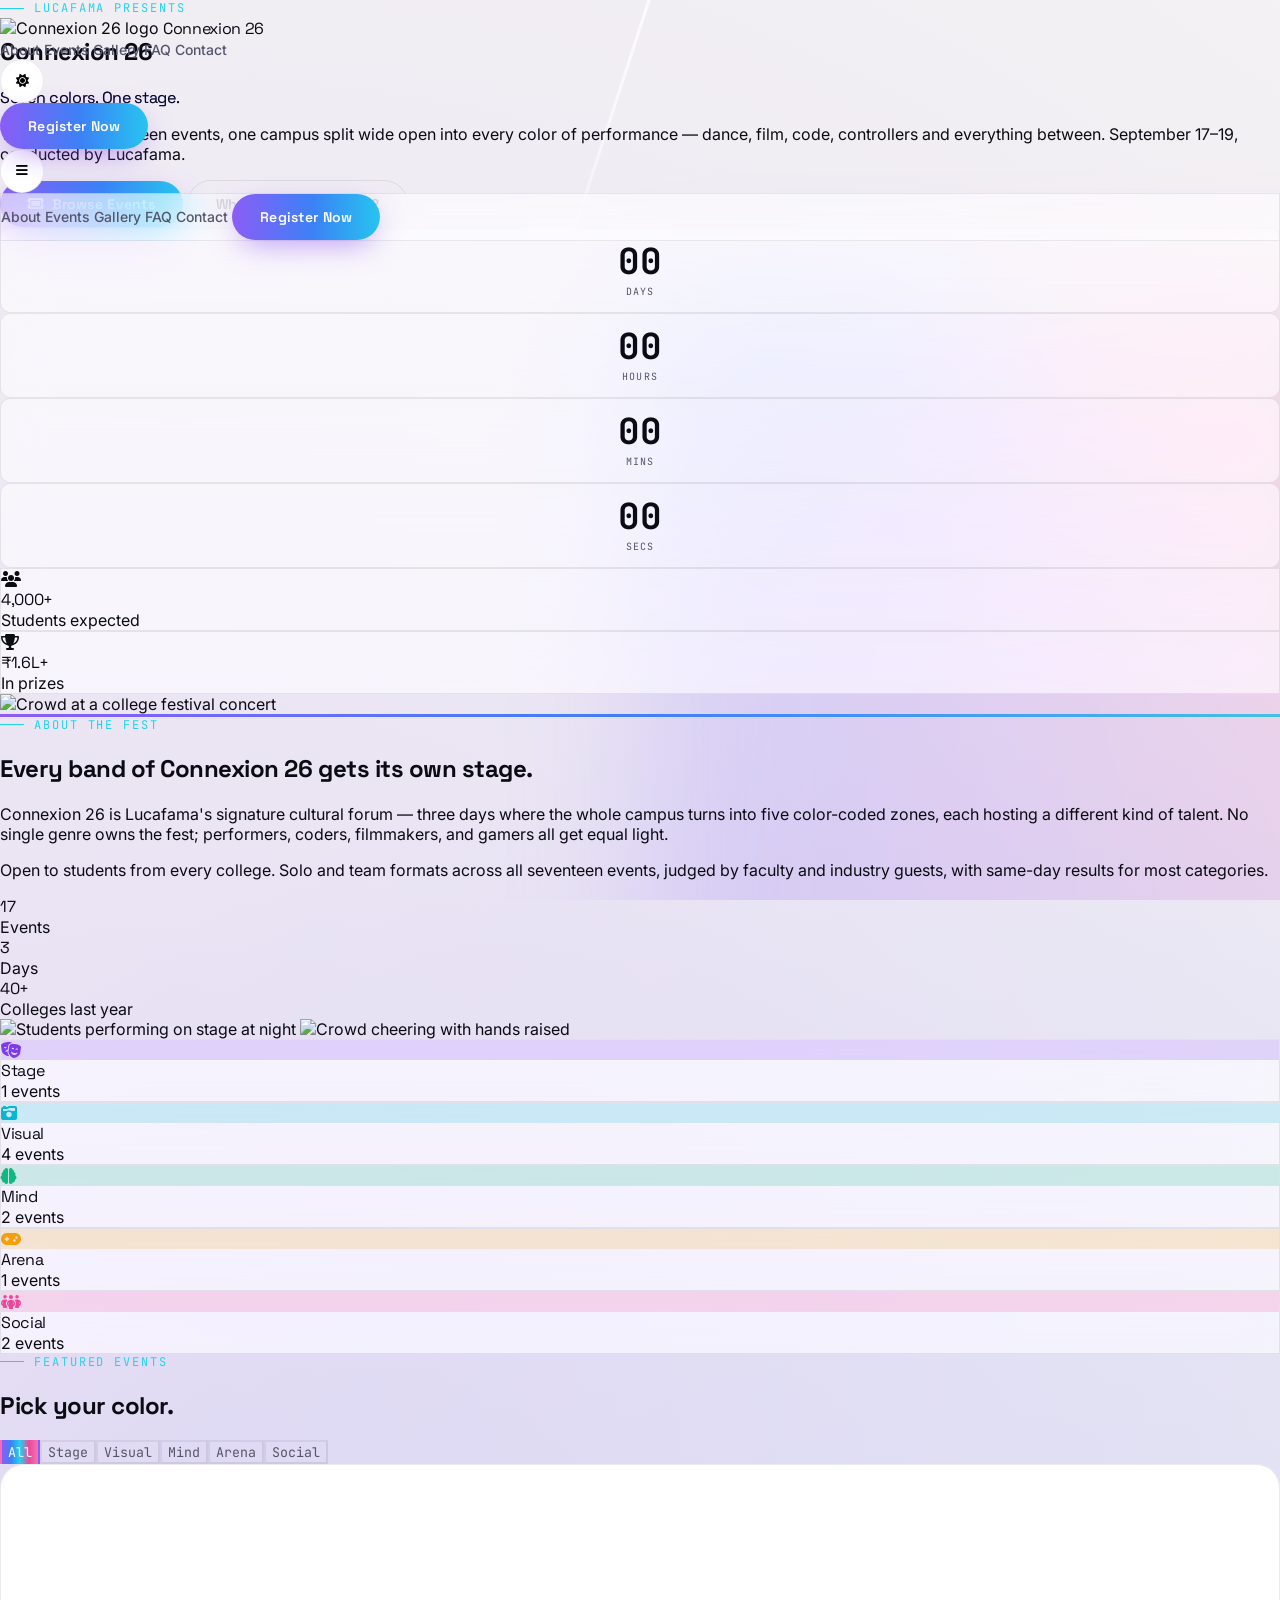
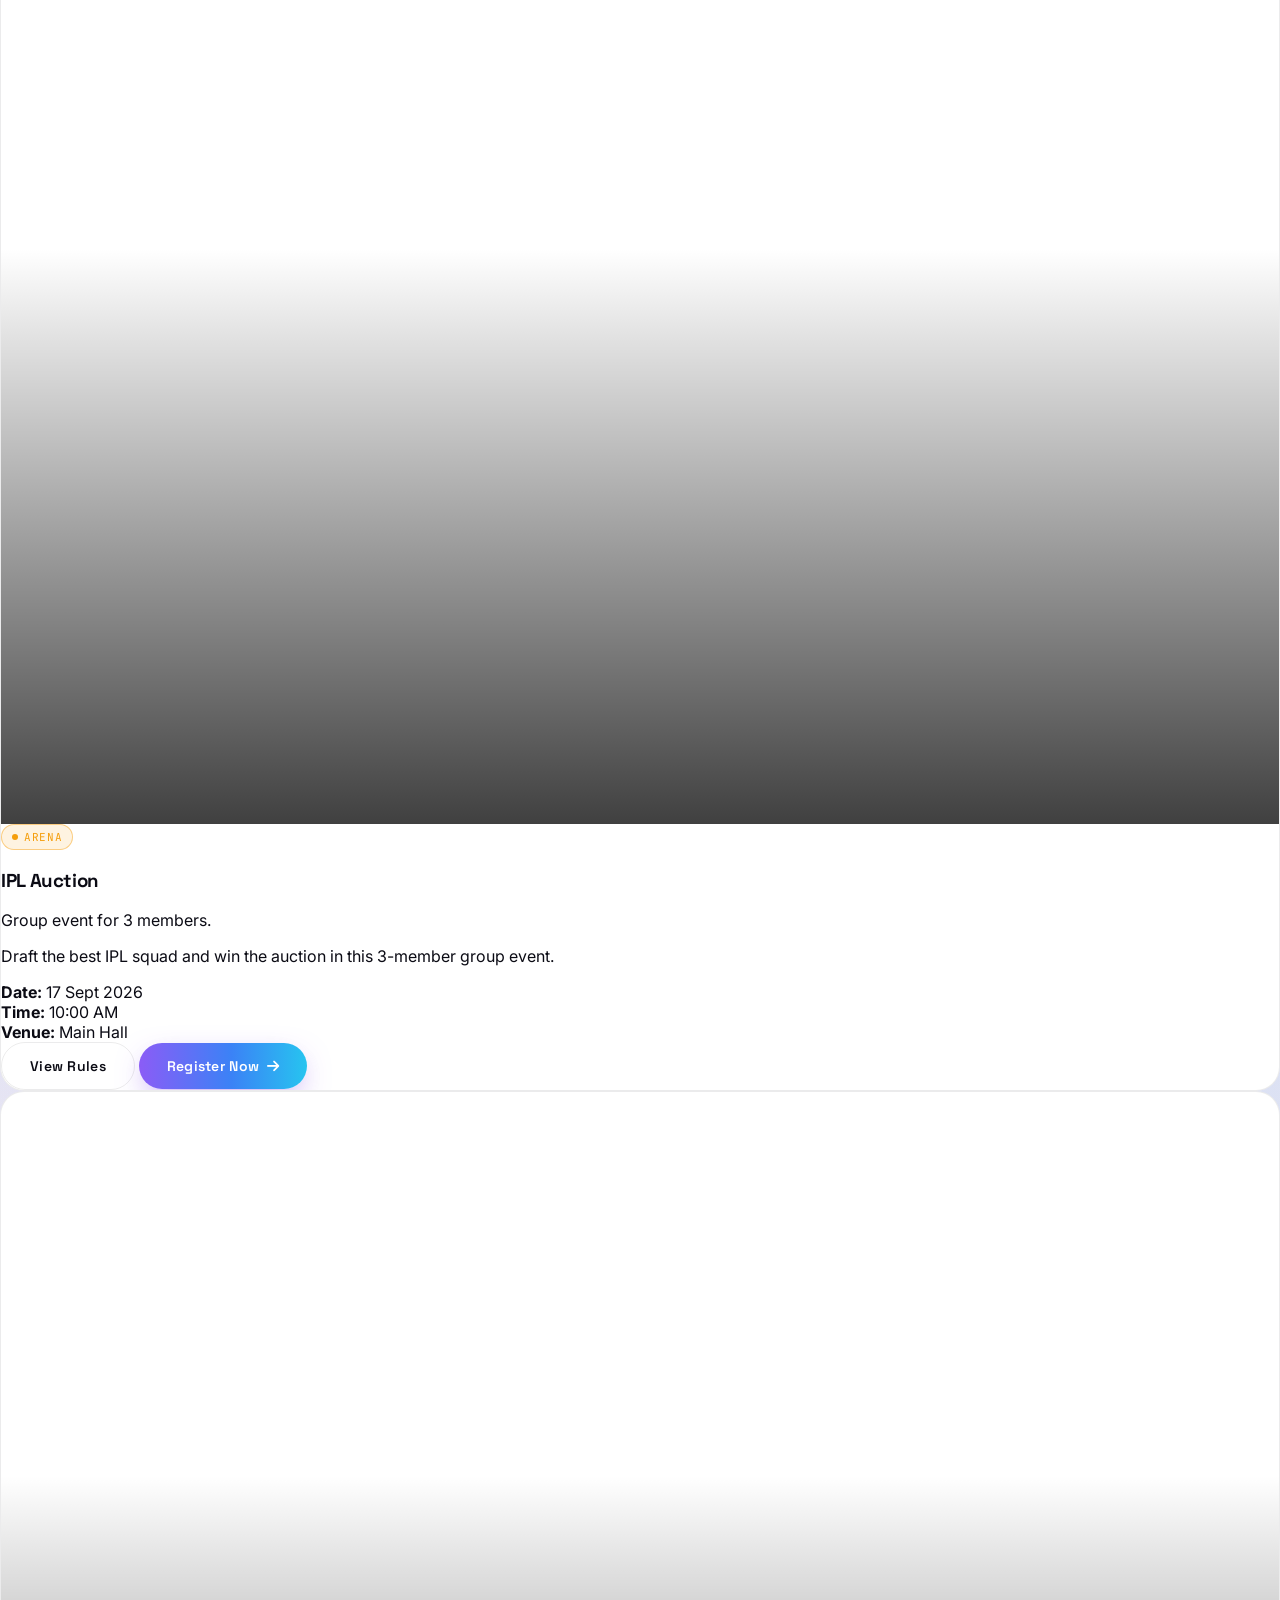
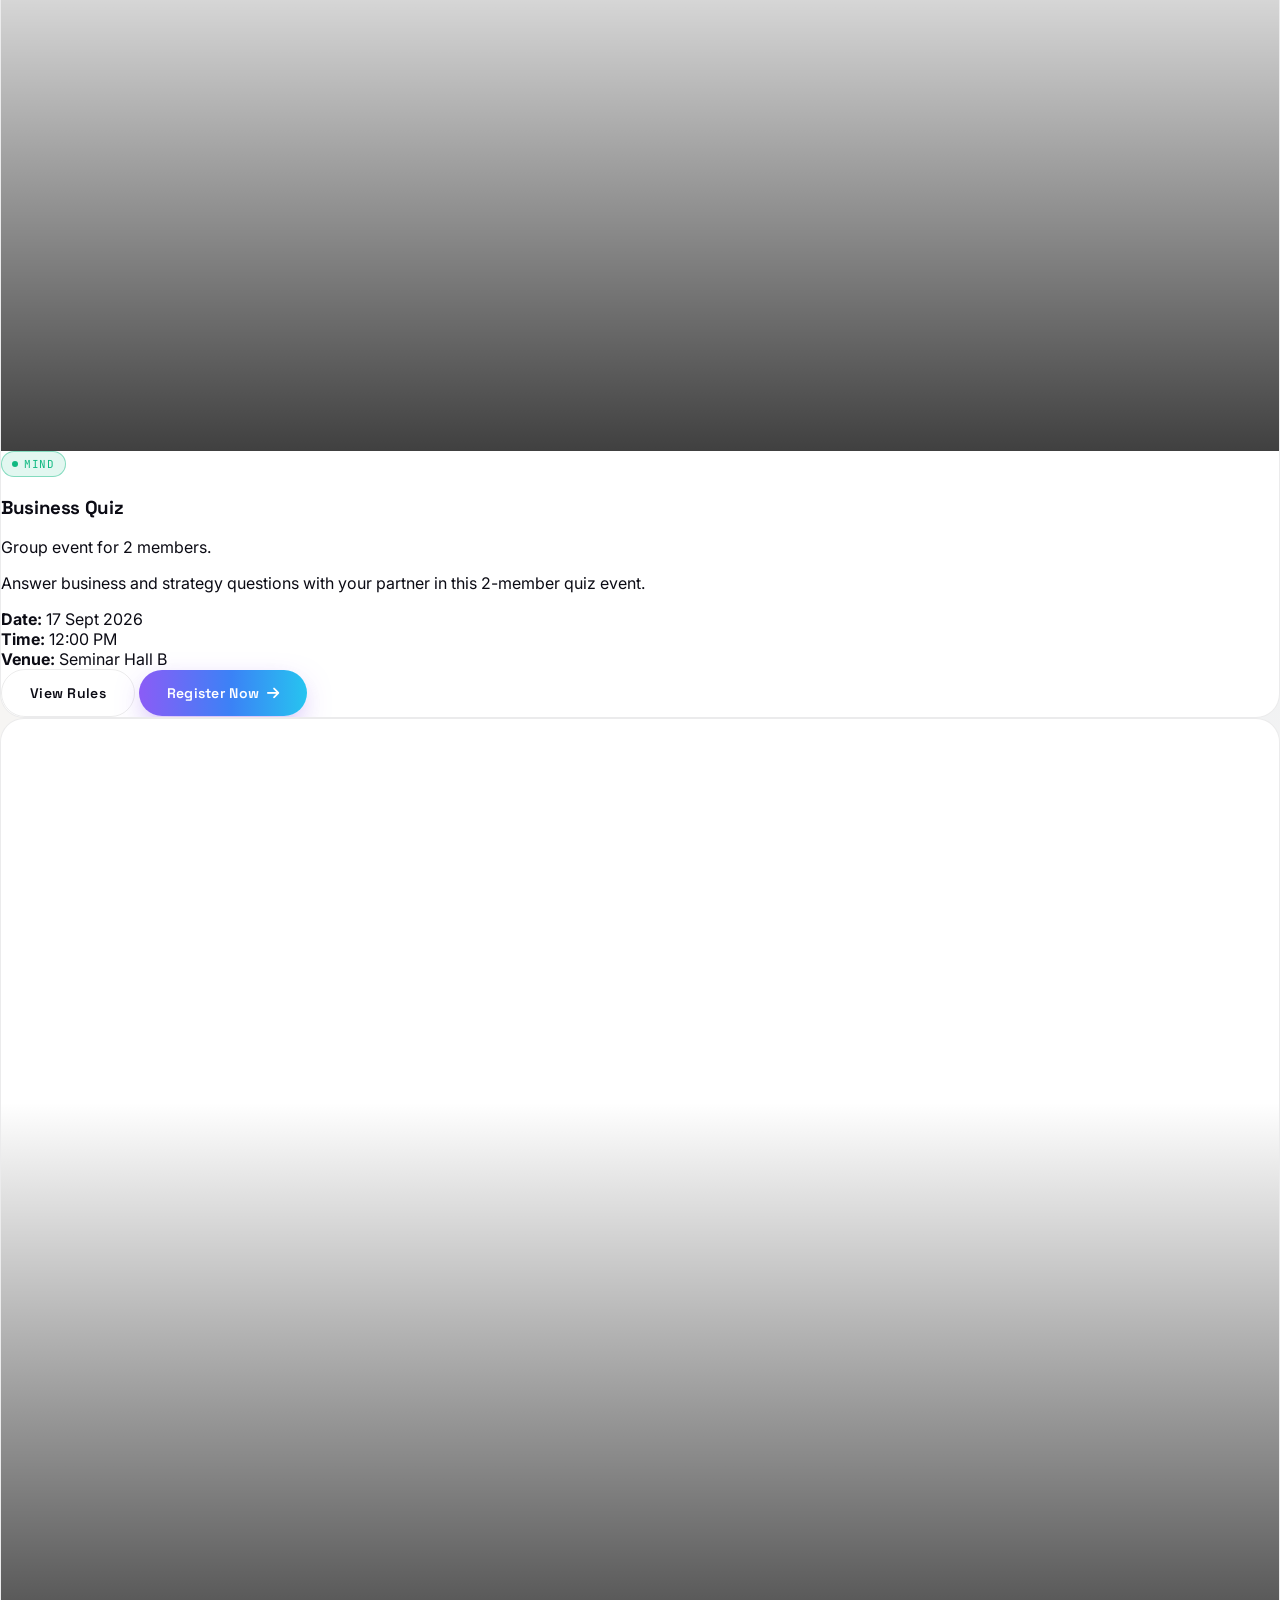
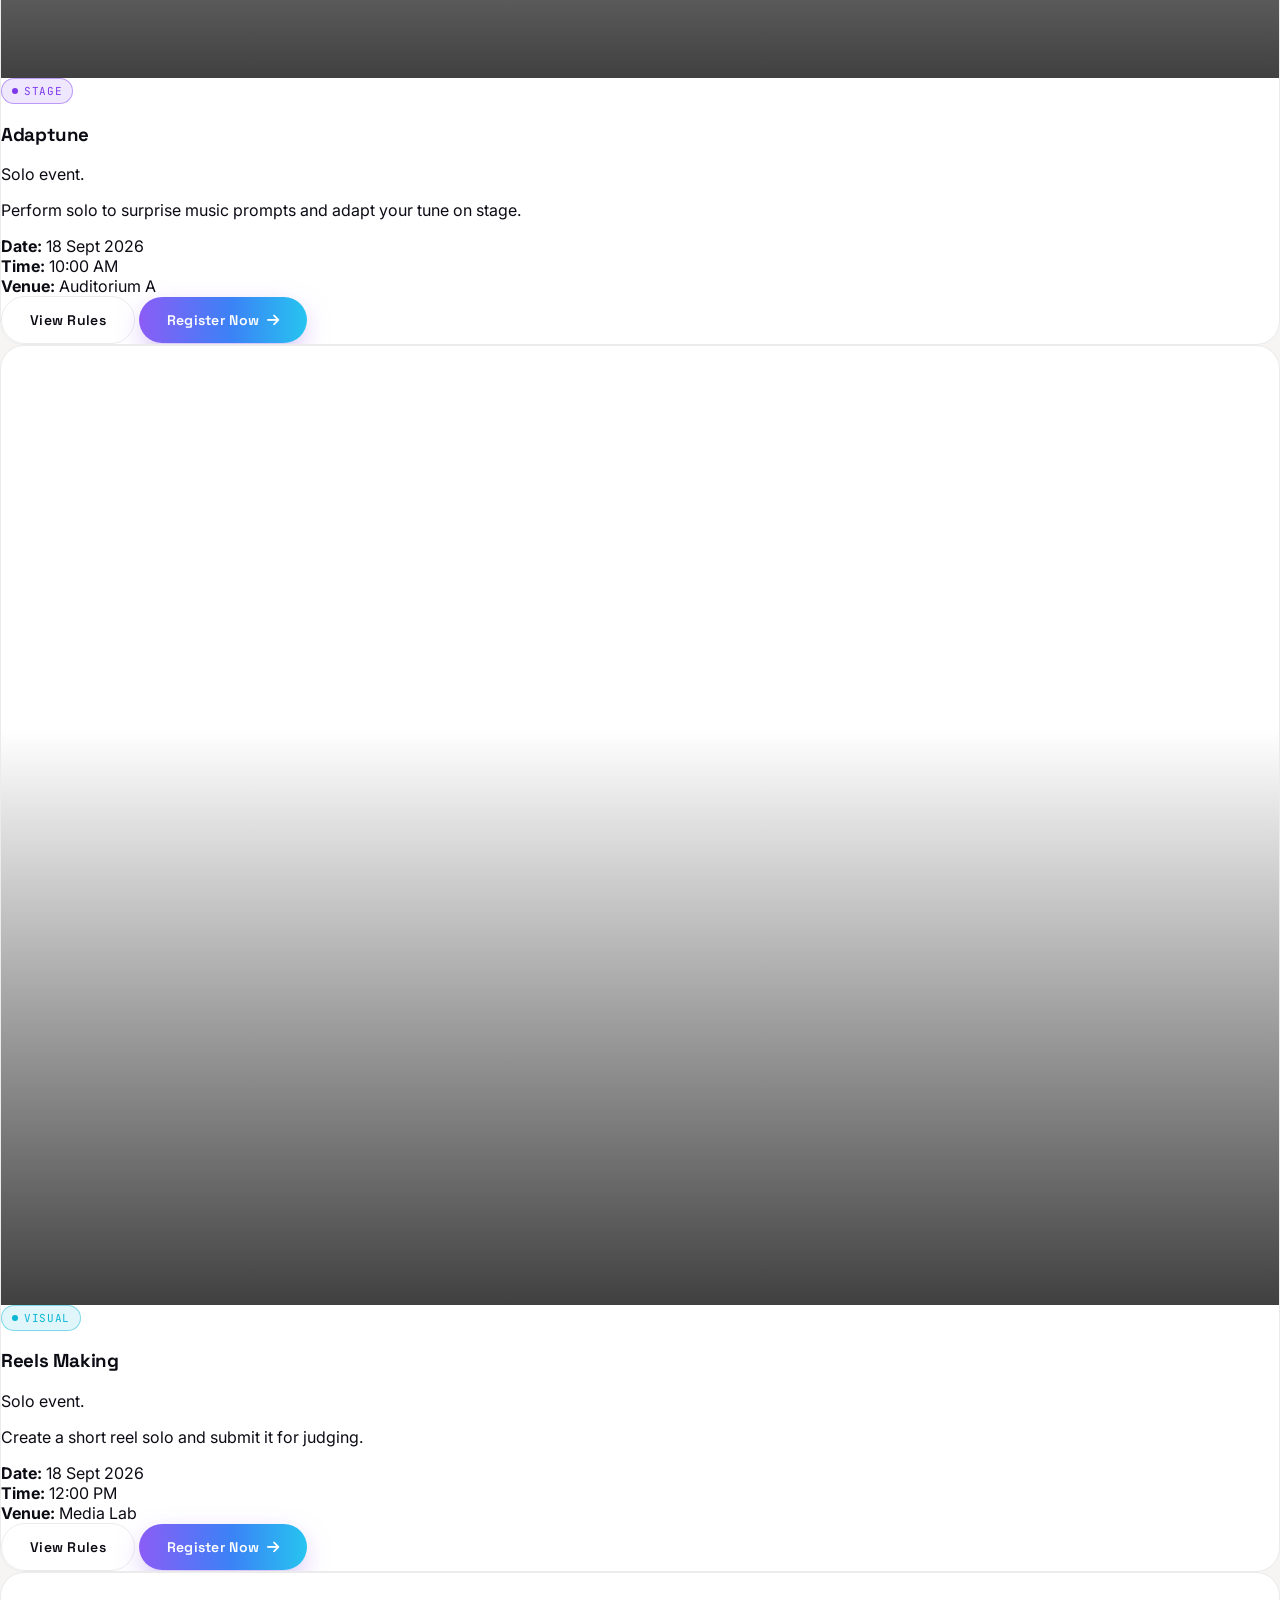
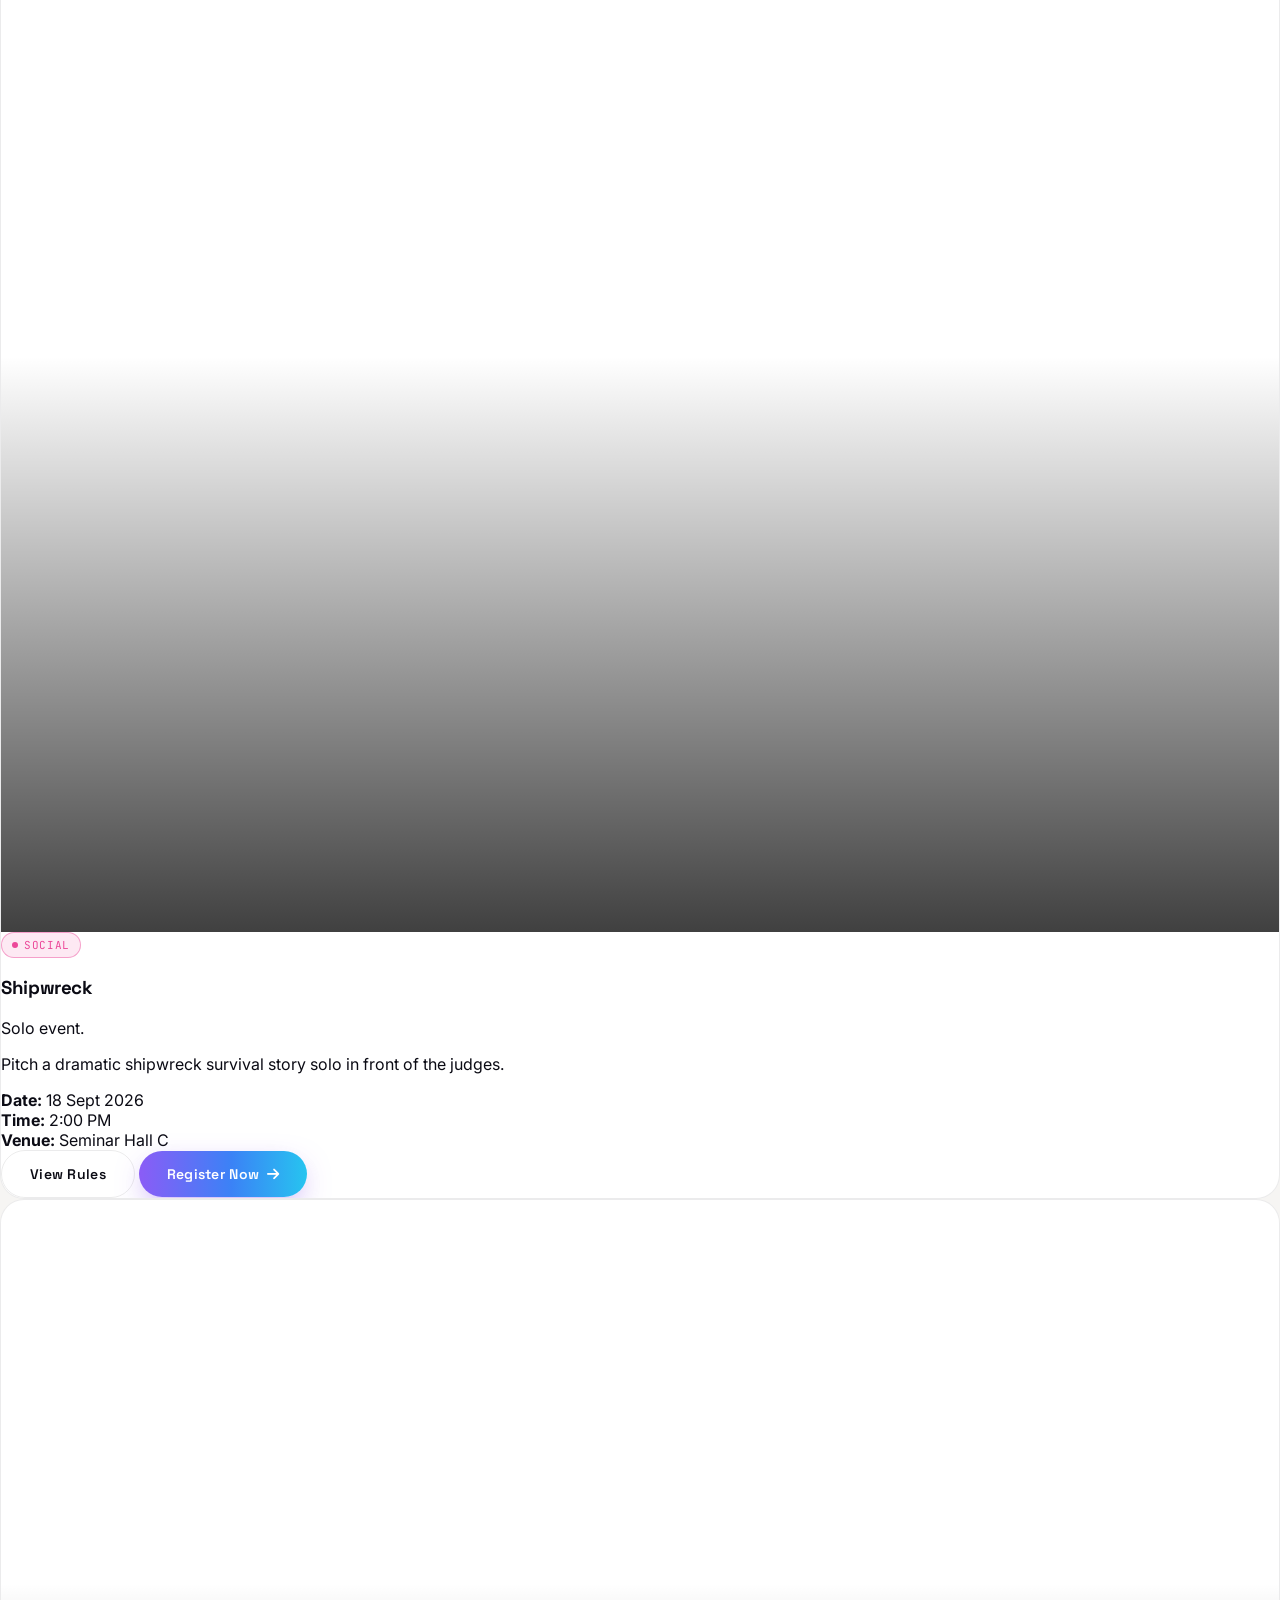
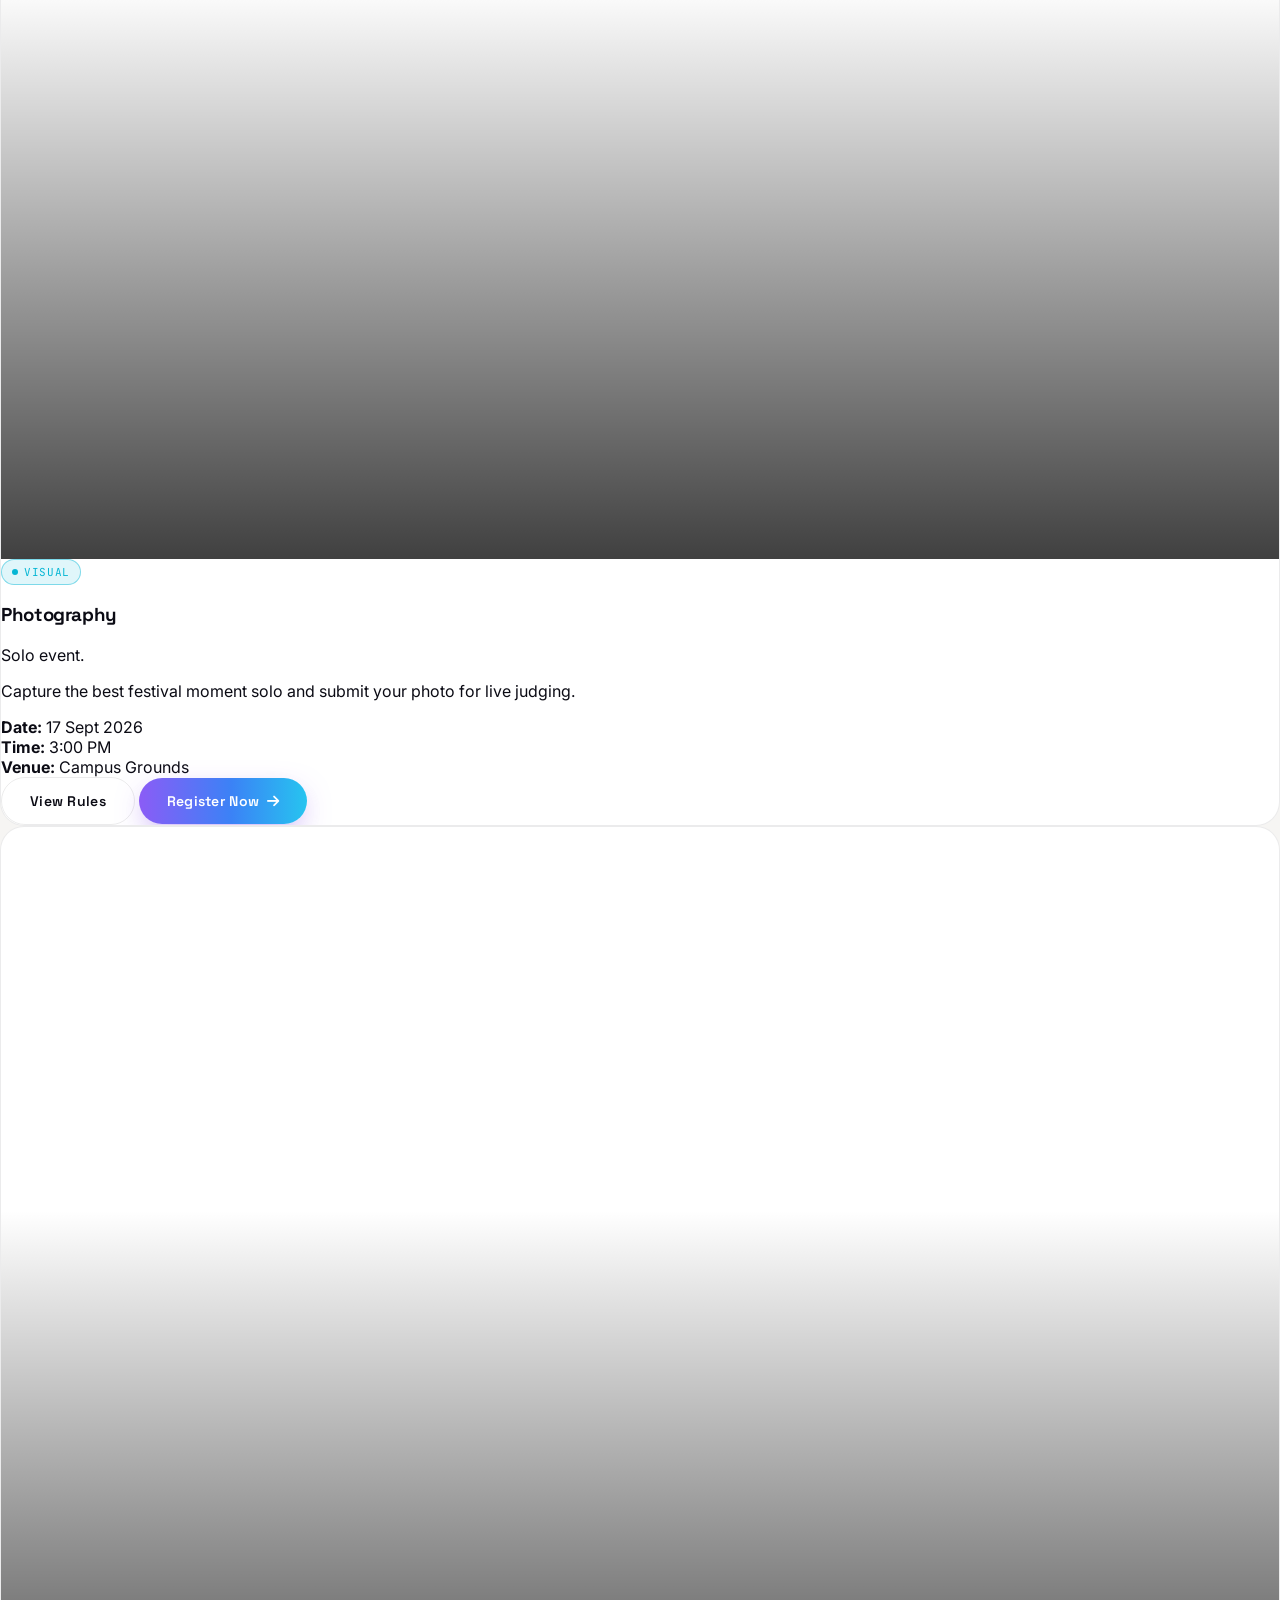
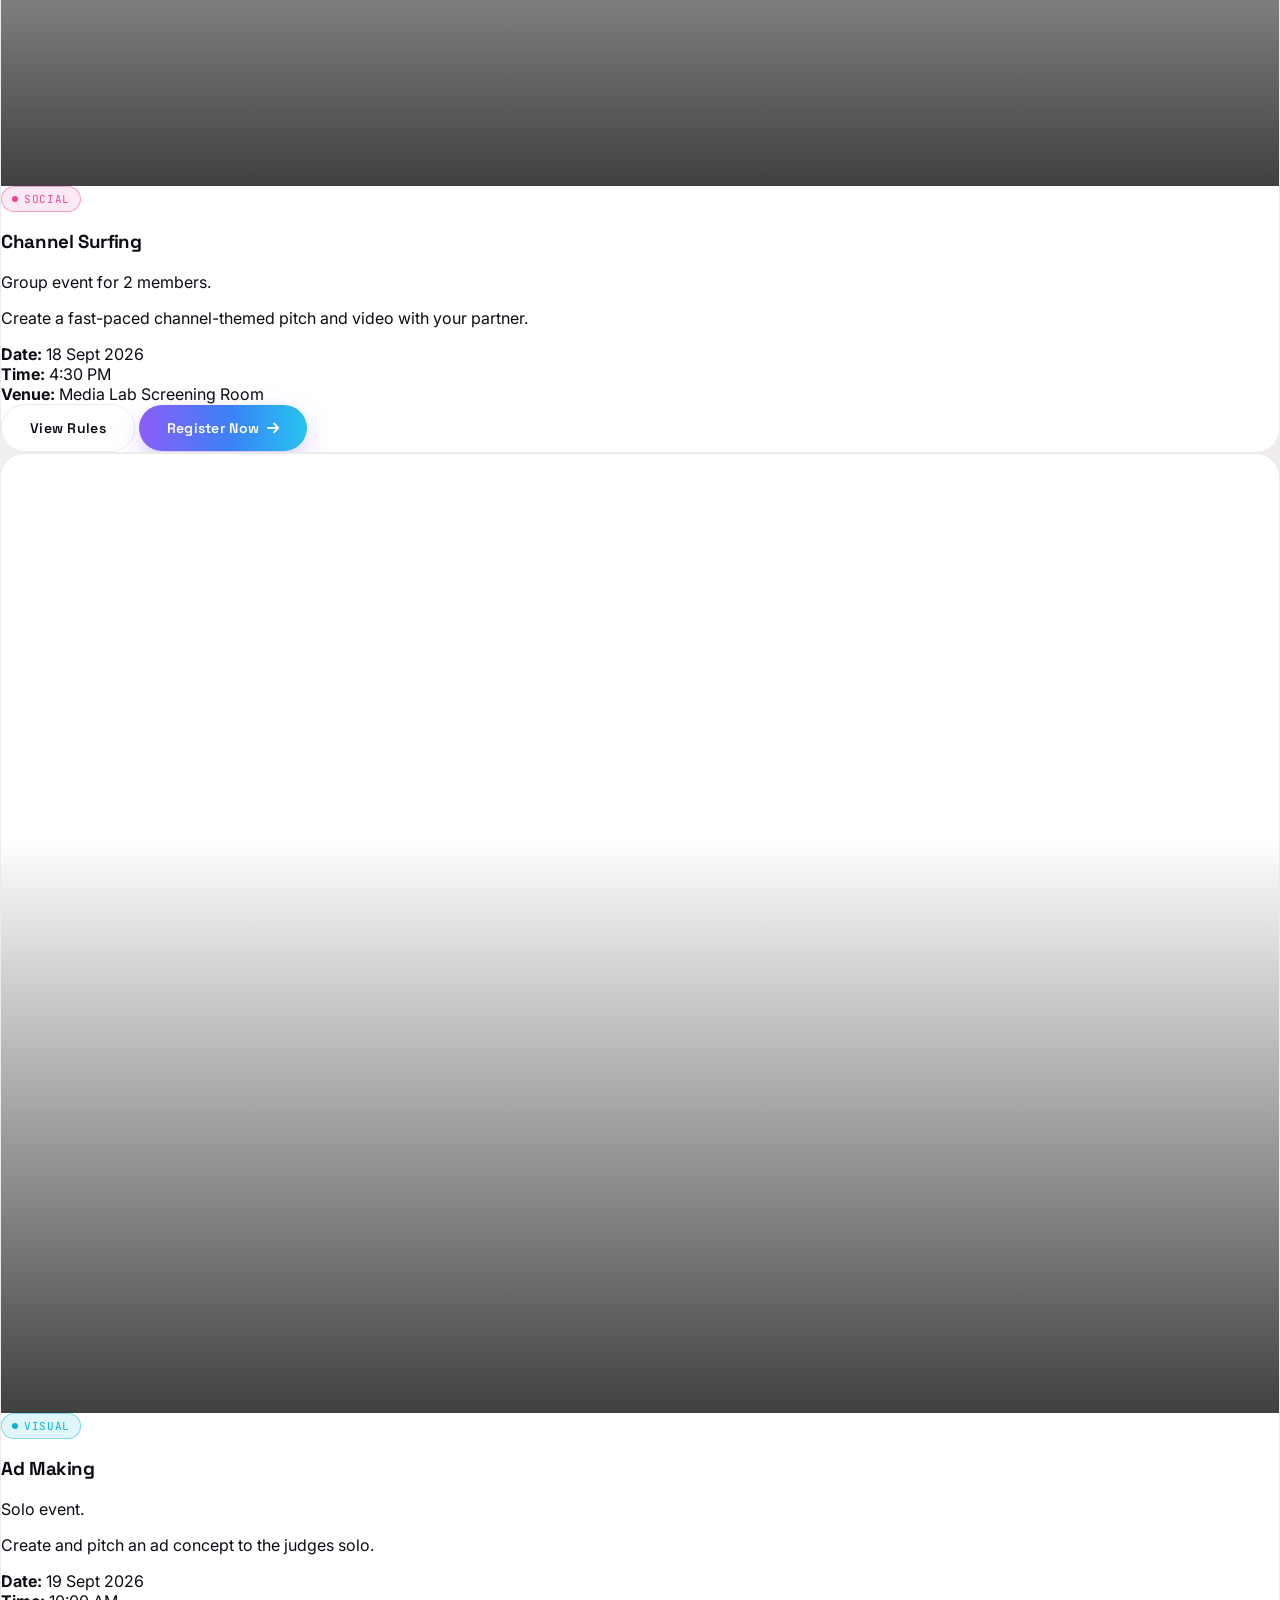
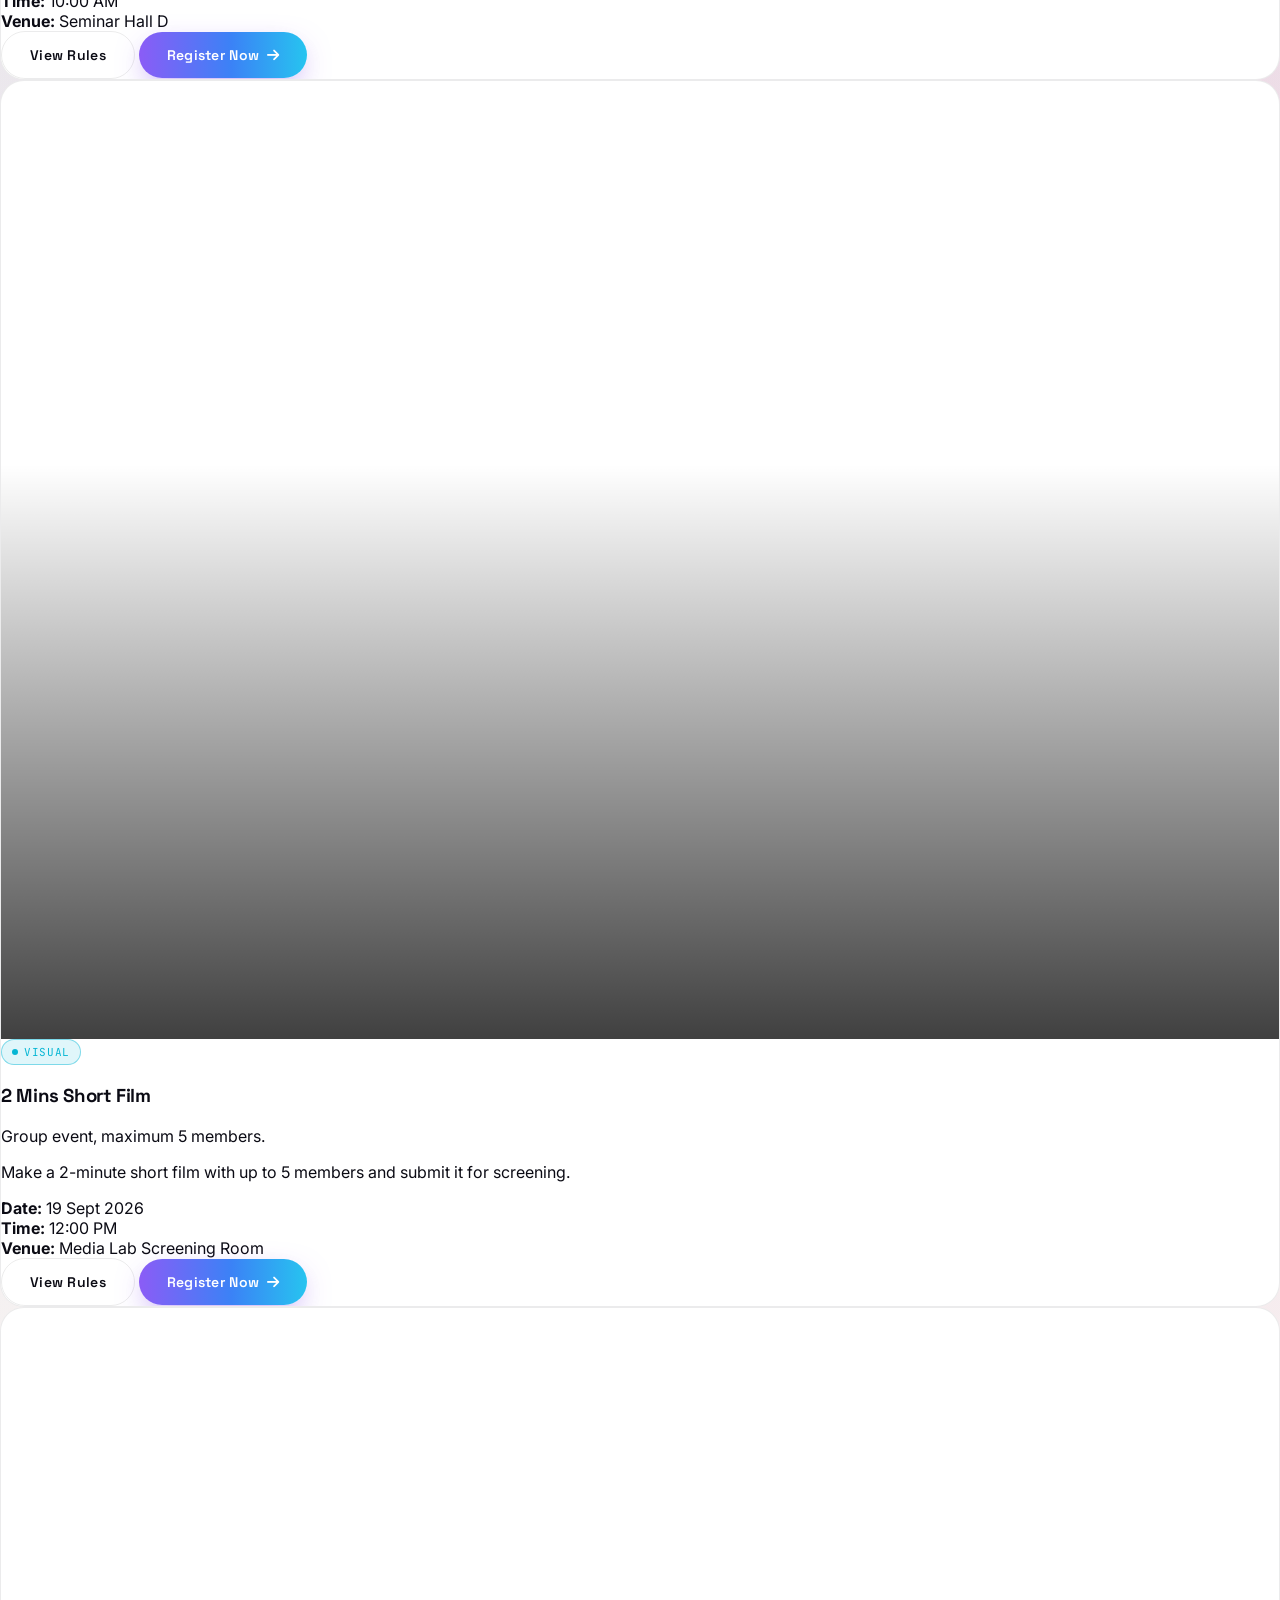
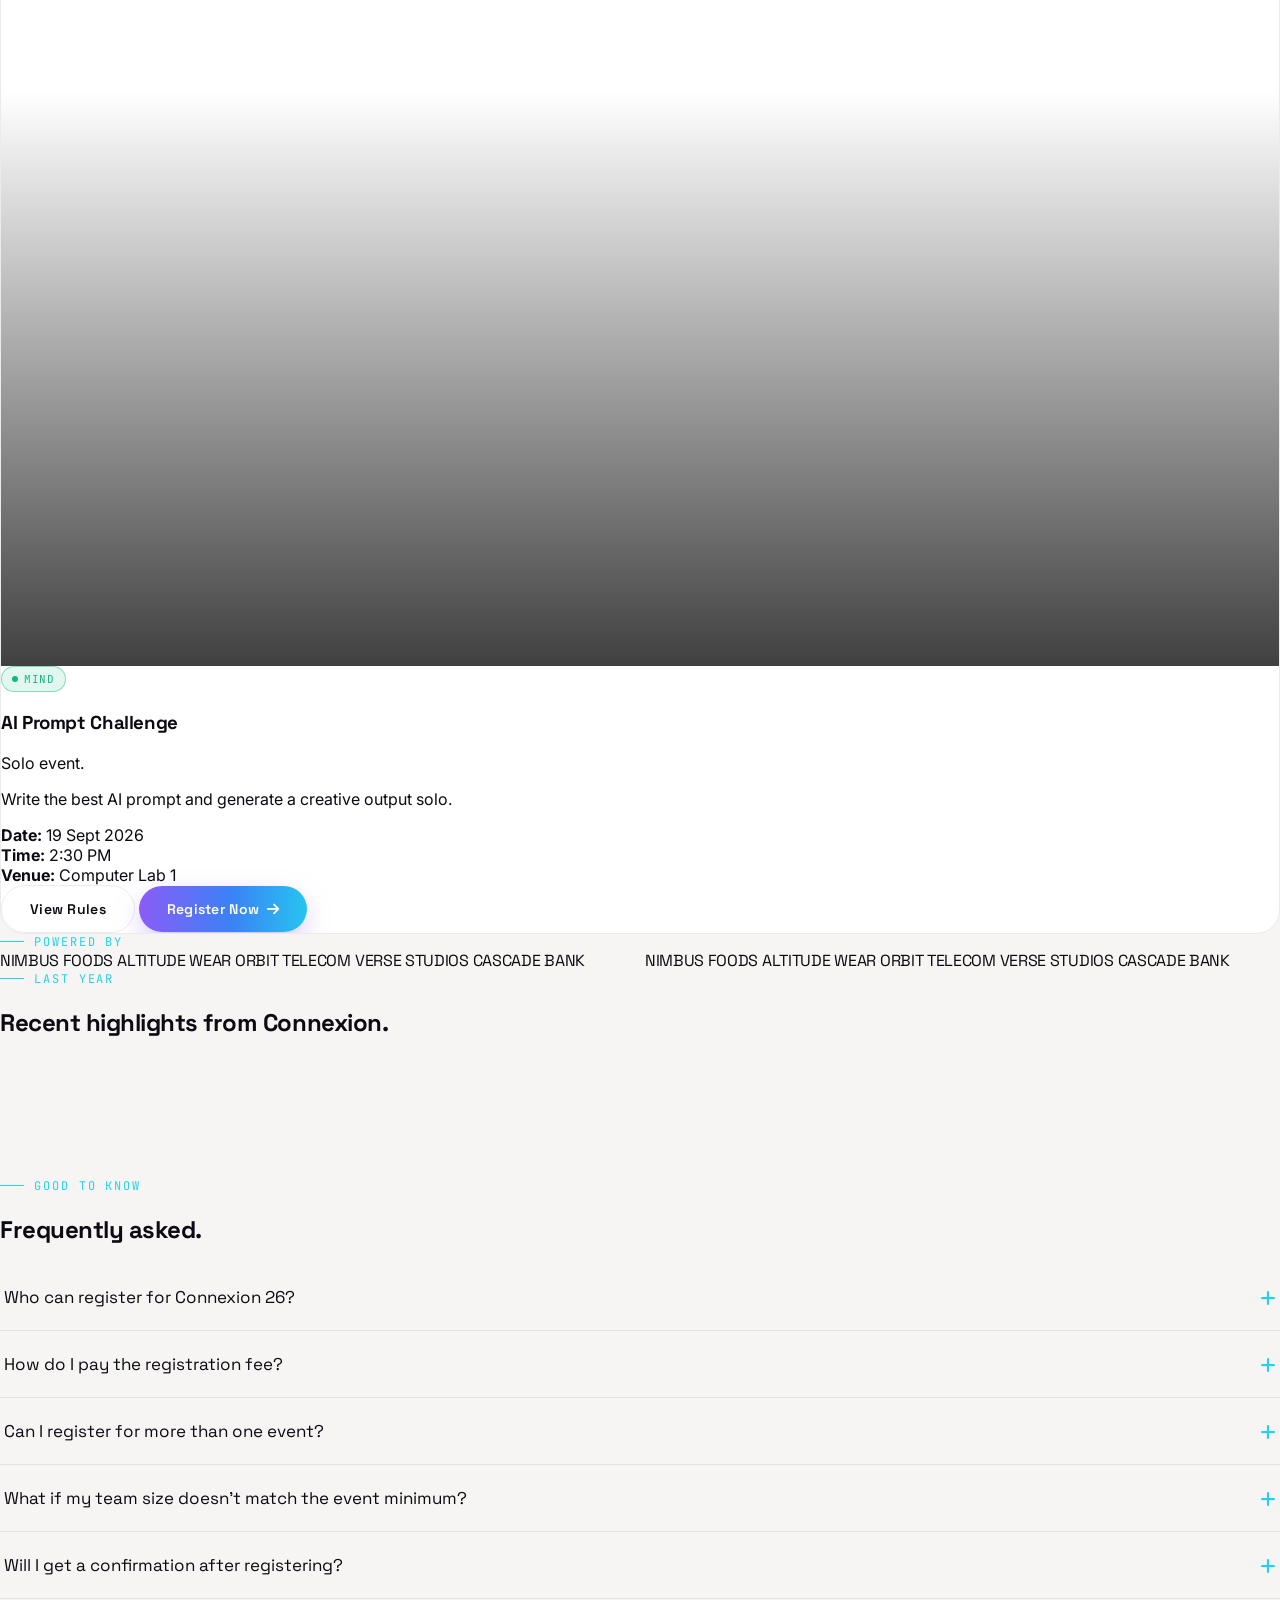
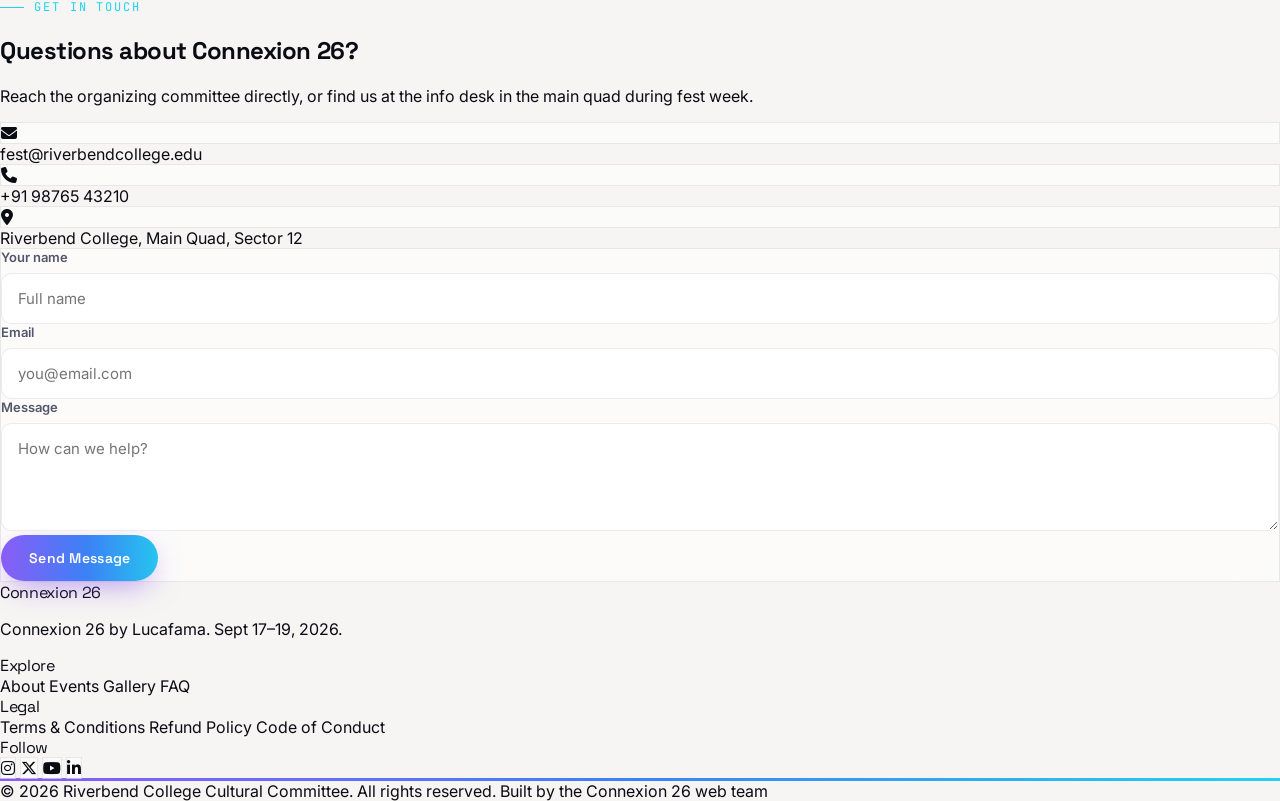
==== index.html @ 659d7a53 "Add files via upload" ====
<!DOCTYPE html>
<html lang="en" data-theme="dark">
<head>
<meta charset="UTF-8">
<meta name="viewport" content="width=device-width, initial-scale=1.0">
<title>Connexion 26 — Conducted by Lucafama | Sept 17–19</title>
<meta name="description" content="Connexion 26 conducted by Lucafama — 17 events across stage, visual, mind, arena and social bands. Register now.">
<meta name="theme-color" content="#0B0B14">
<link rel="preconnect" href="https://fonts.googleapis.com">
<link href="https://fonts.googleapis.com/css2?family=Space+Grotesk:wght@500;600;700&family=Inter:wght@400;500;600;700&family=JetBrains+Mono:wght@400;500;600&display=swap" rel="stylesheet">
<link rel="stylesheet" href="https://cdnjs.cloudflare.com/ajax/libs/font-awesome/6.5.1/css/all.min.css">
<link rel="stylesheet" href="https://unpkg.com/aos@2.3.4/dist/aos.css">
<script src="https://cdn.tailwindcss.com"></script>
<script>
  tailwind.config = {
    darkMode: 'class',
    theme: {
      extend: {
        colors: {
          bg: '#0B0B14', ink: '#F5F5F7',
          violet:'#7C3AED', blue:'#2563EB', cyan:'#06B6D4', green:'#10B981', amber:'#F59E0B', red:'#EF4444', pink:'#EC4899'
        },
        fontFamily: {
          display: ['Space Grotesk','sans-serif'],
          body: ['Inter','sans-serif'],
          mono: ['JetBrains Mono','monospace']
        }
      }
    }
  }
</script>
<link rel="stylesheet" href="style.css">
<style>
  /* Mobile overflow guard: decorative hero elements (beam glow, float
     cards, prism divider) can render wider than the viewport on small
     screens and push the whole page into a horizontal scroll, cutting
     off text on the left. Clip at the html/body level so nothing can
     force horizontal scroll, without touching the desktop layout. */
  html, body { max-width: 100vw; overflow-x: hidden; }
</style>
</head>
<body class="font-body">
<div id="loader"><div class="brand-loader"><div class="brand-loader__ring"><img src="loader-logo.jpeg" alt="Connexion 26" class="brand-loader__mark"></div></div></div>
<header class="navbar" id="navbar">
  <div class="max-w-7xl mx-auto px-6 flex items-center justify-between">
    <a href="#home" class="flex items-center gap-3">
      <img src="logo.png.jpeg" alt="Connexion 26 logo" class="w-10 h-10 rounded-full object-cover">
      <span class="font-display font-bold text-lg tracking-tight">Connexion <span class="text-cyan-400">26</span></span>
    </a>
    <nav class="hidden md:flex items-center gap-9">
      <a href="#about" class="nav-link">About</a>
      <a href="#events" class="nav-link">Events</a>
      <a href="#gallery" class="nav-link">Gallery</a>
      <a href="#faq" class="nav-link">FAQ</a>
      <a href="#contact" class="nav-link">Contact</a>
    </nav>
    <div class="flex items-center gap-3">
      <button id="themeToggle" class="theme-toggle" aria-label="Toggle dark / light mode">
        <i class="fa-solid fa-moon" id="themeIcon"></i>
      </button>
      <a href="#events" class="btn btn-primary hidden sm:inline-flex !py-3 !px-6 !text-xs">Register Now</a>
      <button id="menuBtn" class="md:hidden theme-toggle" aria-label="Open menu"><i class="fa-solid fa-bars"></i></button>
    </div>
  </div>
  <div id="mobileMenu" class="md:hidden hidden glass mx-4 mt-3 rounded-2xl p-5 flex flex-col gap-4">
    <a href="#about" class="nav-link">About</a>
    <a href="#events" class="nav-link">Events</a>
    <a href="#gallery" class="nav-link">Gallery</a>
    <a href="#faq" class="nav-link">FAQ</a>
    <a href="#contact" class="nav-link">Contact</a>
    <a href="#events" class="btn btn-primary w-full">Register Now</a>
  </div>
</header>
<section id="home" class="relative min-h-screen flex items-center pt-32 pb-20 overflow-hidden">
  <div class="hero-beam"><div class="hero-beam__fan"></div><div class="hero-beam__ray"></div></div>
  <div class="max-w-7xl mx-auto px-6 relative z-10 w-full">
    <div class="grid lg:grid-cols-[1.15fr_.85fr] gap-14 items-center">
      <div>
        <div class="section-eyebrow mb-6" data-aos="fade-up">Lucafama presents</div>
        <h1 class="font-display font-bold leading-[0.95] text-[clamp(2.6rem,7vw,5.5rem)]" data-aos="fade-up" data-aos-delay="80">
          Connexion <span class="align-super text-2xl md:text-4xl text-cyan-400">26</span>
        </h1>
        <p class="mt-5 font-display text-xl md:text-2xl text-transparent bg-clip-text" style="background-image:var(--beam); background-clip:text; -webkit-background-clip:text;" data-aos="fade-up" data-aos-delay="140">
          Seven colors. One stage.
        </p>
        <p class="mt-6 max-w-lg text-[var(--text-dim)] text-base leading-relaxed" data-aos="fade-up" data-aos-delay="180">
          Three days, seventeen events, one campus split wide open into every color of performance — dance, film, code, controllers and everything between. September 17–19, conducted by Lucafama.
        </p>
        <div class="mt-8 flex flex-wrap gap-4" data-aos="fade-up" data-aos-delay="220">
          <a href="#events" class="btn btn-primary"><i class="fa-solid fa-ticket"></i> Browse Events</a>
          <a href="#about" class="btn btn-ghost">What is Connexion 26?</a>
        </div>
        <div class="mt-12 flex gap-3" id="countdown" data-aos="fade-up" data-aos-delay="260">
          <div class="countdown-cell glass"><span class="countdown-num" id="cd-days">00</span><span class="countdown-label">Days</span></div>
          <div class="countdown-cell glass"><span class="countdown-num" id="cd-hours">00</span><span class="countdown-label">Hours</span></div>
          <div class="countdown-cell glass"><span class="countdown-num" id="cd-mins">00</span><span class="countdown-label">Mins</span></div>
          <div class="countdown-cell glass"><span class="countdown-num" id="cd-secs">00</span><span class="countdown-label">Secs</span></div>
        </div>
      </div>
      <div class="relative hidden lg:block" data-aos="fade-left" data-aos-delay="200">
        <div class="glass float-card rounded-3xl p-6 absolute -top-6 -left-6 w-48 z-20">
          <i class="fa-solid fa-users text-cyan-400 text-xl mb-2"></i>
          <div class="font-display text-2xl font-bold">4,000+</div>
          <div class="text-xs text-[var(--text-dim)]">Students expected</div>
        </div>
        <div class="glass float-card delay-2 rounded-3xl p-6 absolute -bottom-8 -right-4 w-48 z-20">
          <i class="fa-solid fa-trophy text-amber-400 text-xl mb-2"></i>
          <div class="font-display text-2xl font-bold">₹1.6L+</div>
          <div class="text-xs text-[var(--text-dim)]">In prizes</div>
        </div>
        <div class="rounded-[2rem] overflow-hidden border border-[var(--line)] float-card delay-1">
          <img src="https://images.unsplash.com/photo-1470229722913-7c0e2dbbafd3?q=80&w=900&auto=format&fit=crop" alt="Crowd at a college festival concert" class="w-full h-[520px] object-cover">
        </div>
      </div>
    </div>
  </div>
  <div class="prism-divider absolute bottom-0 left-0"></div>
</section>
<section id="about" class="py-28 px-6">
  <div class="max-w-7xl mx-auto grid lg:grid-cols-2 gap-16 items-center">
    <div data-aos="fade-right">
      <div class="section-eyebrow mb-5">About the fest</div>
      <h2 class="font-display text-4xl md:text-5xl font-bold leading-tight mb-6">Every band of Connexion 26 gets its own stage.</h2>
      <p class="text-[var(--text-dim)] leading-relaxed mb-5">Connexion 26 is Lucafama's signature cultural forum — three days where the whole campus turns into five color-coded zones, each hosting a different kind of talent. No single genre owns the fest; performers, coders, filmmakers, and gamers all get equal light.</p>
      <p class="text-[var(--text-dim)] leading-relaxed mb-8">Open to students from every college. Solo and team formats across all seventeen events, judged by faculty and industry guests, with same-day results for most categories.</p>
      <div class="grid grid-cols-3 gap-6">
        <div><div class="font-display text-3xl font-bold text-violet-400">17</div><div class="text-xs text-[var(--text-dim)] mt-1">Events</div></div>
        <div><div class="font-display text-3xl font-bold text-cyan-400">3</div><div class="text-xs text-[var(--text-dim)] mt-1">Days</div></div>
        <div><div class="font-display text-3xl font-bold text-amber-400">40+</div><div class="text-xs text-[var(--text-dim)] mt-1">Colleges last year</div></div>
      </div>
    </div>
    <div class="grid grid-cols-2 gap-4" data-aos="fade-left">
      <img src="https://images.unsplash.com/photo-1524368535928-5b5e00ddc76b?q=80&w=600&auto=format&fit=crop" class="rounded-2xl h-64 object-cover w-full mt-8" alt="Students performing on stage at night">
      <img src="https://images.unsplash.com/photo-1531058020387-3be344556be6?q=80&w=600&auto=format&fit=crop" class="rounded-2xl h-64 object-cover w-full" alt="Crowd cheering with hands raised">
    </div>
  </div>
</section>
<section class="py-16 px-6 border-y border-[var(--line)]">
  <div class="max-w-7xl mx-auto">
    <div class="grid sm:grid-cols-3 lg:grid-cols-5 gap-4" id="categoryStrip"></div>
  </div>
</section>
<section id="events" class="py-28 px-6">
  <div class="max-w-7xl mx-auto">
    <div class="flex flex-wrap justify-between items-end gap-6 mb-12" data-aos="fade-up">
      <div>
        <div class="section-eyebrow mb-4">Featured events</div>
        <h2 class="font-display text-4xl md:text-5xl font-bold">Pick your color.</h2>
      </div>
      <div class="flex flex-wrap gap-2" id="filterBar"></div>
    </div>
    <div id="eventsGrid" class="grid grid-cols-1 sm:grid-cols-2 lg:grid-cols-3 gap-4"></div>
  </div>
</section>
<section class="py-20 border-y border-[var(--line)] overflow-hidden">
  <div class="text-center mb-10"><div class="section-eyebrow justify-center">Powered by</div></div>
  <div class="marquee scrollbar-none">
    <div class="flex items-center gap-16 shrink-0">
      <span class="font-display text-2xl font-bold text-[var(--text-faint)]">NIMBUS FOODS</span>
      <span class="font-display text-2xl font-bold text-[var(--text-faint)]">ALTITUDE WEAR</span>
      <span class="font-display text-2xl font-bold text-[var(--text-faint)]">ORBIT TELECOM</span>
      <span class="font-display text-2xl font-bold text-[var(--text-faint)]">VERSE STUDIOS</span>
      <span class="font-display text-2xl font-bold text-[var(--text-faint)]">CASCADE BANK</span>
    </div>
    <div class="flex items-center gap-16 shrink-0" aria-hidden="true">
      <span class="font-display text-2xl font-bold text-[var(--text-faint)]">NIMBUS FOODS</span>
      <span class="font-display text-2xl font-bold text-[var(--text-faint)]">ALTITUDE WEAR</span>
      <span class="font-display text-2xl font-bold text-[var(--text-faint)]">ORBIT TELECOM</span>
      <span class="font-display text-2xl font-bold text-[var(--text-faint)]">VERSE STUDIOS</span>
      <span class="font-display text-2xl font-bold text-[var(--text-faint)]">CASCADE BANK</span>
    </div>
  </div>
</section>
<section id="gallery" class="py-28 px-6">
  <div class="max-w-7xl mx-auto">
    <div class="section-eyebrow mb-4" data-aos="fade-up">Last year</div>
    <h2 class="font-display text-4xl md:text-5xl font-bold mb-12" data-aos="fade-up">Recent highlights from Connexion.</h2>
    <div class="grid grid-cols-2 md:grid-cols-4 gap-4 auto-rows-[180px]">
      <div class="gallery-item row-span-2 col-span-2" data-aos="zoom-in"><img data-src="https://images.unsplash.com/photo-1459749411175-04bf5292ceea?q=80&w=800&auto=format&fit=crop" class="lazy" alt="Band performing under stage lights"></div>
      <div class="gallery-item" data-aos="zoom-in" data-aos-delay="60"><img data-src="https://images.unsplash.com/photo-1470225620780-dba8ba36b745?q=80&w=500&auto=format&fit=crop" class="lazy" alt="Crowd dancing at night event"></div>
      <div class="gallery-item" data-aos="zoom-in" data-aos-delay="120"><img data-src="https://images.unsplash.com/photo-1533174072545-7a4b6ad7a6c3?q=80&w=500&auto=format&fit=crop" class="lazy" alt="DJ performing at festival"></div>
      <div class="gallery-item" data-aos="zoom-in" data-aos-delay="180"><img data-src="https://images.unsplash.com/photo-1516450360452-9312f5e86fc7?q=80&w=500&auto=format&fit=crop" class="lazy" alt="Students at a college gaming tournament"></div>
      <div class="gallery-item" data-aos="zoom-in" data-aos-delay="240"><img data-src="https://images.unsplash.com/photo-1516981879613-9f5da904015f?q=80&w=500&auto=format&fit=crop" class="lazy" alt="Fashion show runway performer"></div>
      <div class="gallery-item col-span-2" data-aos="zoom-in" data-aos-delay="300"><img data-src="https://images.unsplash.com/photo-1429962714451-bb934ecdc4ec?q=80&w=800&auto=format&fit=crop" class="lazy" alt="Wide shot of festival crowd at sunset"></div>
    </div>
  </div>
</section>
<section id="faq" class="py-28 px-6">
  <div class="max-w-3xl mx-auto">
    <div class="section-eyebrow mb-4" data-aos="fade-up">Good to know</div>
    <h2 class="font-display text-4xl md:text-5xl font-bold mb-10" data-aos="fade-up">Frequently asked.</h2>
    <div id="faqList"></div>
  </div>
</section>
<section id="contact" class="py-28 px-6 border-t border-[var(--line)]">
  <div class="max-w-7xl mx-auto grid lg:grid-cols-2 gap-16">
    <div data-aos="fade-right">
      <div class="section-eyebrow mb-4">Get in touch</div>
      <h2 class="font-display text-4xl md:text-5xl font-bold mb-6">Questions about Connexion 26?</h2>
      <p class="text-[var(--text-dim)] mb-8 leading-relaxed">Reach the organizing committee directly, or find us at the info desk in the main quad during fest week.</p>
      <div class="space-y-5">
        <div class="flex items-center gap-4"><div class="w-11 h-11 rounded-full glass flex items-center justify-center text-cyan-400"><i class="fa-solid fa-envelope"></i></div><span>fest@riverbendcollege.edu</span></div>
        <div class="flex items-center gap-4"><div class="w-11 h-11 rounded-full glass flex items-center justify-center text-violet-400"><i class="fa-solid fa-phone"></i></div><span>+91 98765 43210</span></div>
        <div class="flex items-center gap-4"><div class="w-11 h-11 rounded-full glass flex items-center justify-center text-amber-400"><i class="fa-solid fa-location-dot"></i></div><span>Riverbend College, Main Quad, Sector 12</span></div>
      </div>
    </div>
    <form id="contactForm" class="glass rounded-3xl p-8 space-y-5" data-aos="fade-left">
      <div class="field"><label>Your name</label><input type="text" required placeholder="Full name"></div>
      <div class="field"><label>Email</label><input type="email" required placeholder="you@email.com"></div>
      <div class="field"><label>Message</label><textarea rows="4" required placeholder="How can we help?"></textarea></div>
      <button type="submit" class="btn btn-primary w-full">Send Message</button>
    </form>
  </div>
</section>
<footer class="border-t border-[var(--line)] pt-16 pb-8 px-6">
  <div class="max-w-7xl mx-auto grid md:grid-cols-4 gap-10 mb-14">
    <div>
      <div class="flex items-center gap-3 mb-4">
        <div class="w-8 h-8 rounded-full" style="background:var(--beam)"></div>
        <span class="font-display font-bold">Connexion 26</span>
      </div>
      <p class="text-sm text-[var(--text-dim)] leading-relaxed">Connexion 26 by Lucafama. Sept 17–19, 2026.</p>
    </div>
    <div>
      <div class="font-display text-sm font-semibold mb-4">Explore</div>
      <div class="flex flex-col gap-3 text-sm text-[var(--text-dim)]">
        <a href="#about" class="hover:text-[var(--text)]">About</a>
        <a href="#events" class="hover:text-[var(--text)]">Events</a>
        <a href="#gallery" class="hover:text-[var(--text)]">Gallery</a>
        <a href="#faq" class="hover:text-[var(--text)]">FAQ</a>
      </div>
    </div>
    <div>
      <div class="font-display text-sm font-semibold mb-4">Legal</div>
      <div class="flex flex-col gap-3 text-sm text-[var(--text-dim)]">
        <a href="#" class="hover:text-[var(--text)]">Terms &amp; Conditions</a>
        <a href="#" class="hover:text-[var(--text)]">Refund Policy</a>
        <a href="#" class="hover:text-[var(--text)]">Code of Conduct</a>
      </div>
    </div>
    <div>
      <div class="font-display text-sm font-semibold mb-4">Follow</div>
      <div class="flex gap-3">
        <a href="#" aria-label="Instagram" class="w-10 h-10 rounded-full glass flex items-center justify-center hover:text-pink-400 transition"><i class="fa-brands fa-instagram"></i></a>
        <a href="#" aria-label="X / Twitter" class="w-10 h-10 rounded-full glass flex items-center justify-center hover:text-cyan-400 transition"><i class="fa-brands fa-x-twitter"></i></a>
        <a href="#" aria-label="YouTube" class="w-10 h-10 rounded-full glass flex items-center justify-center hover:text-red-400 transition"><i class="fa-brands fa-youtube"></i></a>
        <a href="#" aria-label="LinkedIn" class="w-10 h-10 rounded-full glass flex items-center justify-center hover:text-blue-400 transition"><i class="fa-brands fa-linkedin-in"></i></a>
      </div>
    </div>
  </div>
  <div class="prism-divider mb-6"></div>
  <div class="max-w-7xl mx-auto flex flex-col sm:flex-row justify-between gap-4 text-xs text-[var(--text-faint)]">
    <span>© 2026 Riverbend College Cultural Committee. All rights reserved.</span>
    <span>Built by the Connexion 26 web team</span>
  </div>
</footer>
<div id="toast" class="fixed bottom-6 right-6 z-[3000] translate-y-24 opacity-0 transition-all duration-500"></div>
<script src="https://unpkg.com/aos@2.3.4/dist/aos.js"></script>
<div id="rulesModal" class="modal-backdrop hidden" aria-hidden="true">
  <div class="modal-box glass max-w-lg w-full p-8 relative">
    <button type="button" class="rules-close absolute top-4 right-4 text-[var(--text-dim)] hover:text-white" aria-label="Close rules dialog"><i class="fa-solid fa-xmark"></i></button>
    <h2 id="rulesTitle" class="font-display text-2xl font-bold mb-4">Event Rules</h2>
    <ul id="rulesList" class="space-y-3 text-[var(--text-dim)] list-disc pl-5"></ul>
  </div>
</div>
<script src="https://cdnjs.cloudflare.com/ajax/libs/gsap/3.12.5/gsap.min.js"></script>
<script src="events.js"></script>
<script src="script.js"></script>
</body>
</html>
---- style.css ----
/* =========================================================================
   Connexion 26 — Design tokens & shared styles
   Signature: a prism beam that splits white light into the six category
   bands used across the whole site. Everything else stays quiet.
   ========================================================================= */

:root{
  --bg:            #07070d;
  --bg-elev:       #111229;
  --bg-card:       #121426;
  --line:          rgba(255,255,255,0.08);
  --text:          #F5F5F7;
  --text-dim:      #A1A3BD;
  --text-faint:    #6B6E8B;

  --violet: #8B5CF6;
  --blue:   #3B82F6;
  --cyan:   #22D3EE;
  --green:  #10B981;
  --amber:  #F59E0B;
  --red:    #EF4444;
  --pink:   #EC4899;

  --beam: linear-gradient(90deg, #8B5CF6, #3B82F6, #22D3EE, #EC4899, #F472B6);

  --radius-sm: 10px;
  --radius-md: 16px;
  --radius-lg: 24px;

  --font-display: 'Space Grotesk', sans-serif;
  --font-body: 'Inter', sans-serif;
  --font-mono: 'JetBrains Mono', monospace;

  --shadow-glow: 0 8px 40px -12px rgba(124,58,237,0.35);
  --ease: cubic-bezier(0.16, 1, 0.3, 1);
}

[data-theme="light"]{
  --bg:            #F6F5F3;
  --bg-elev:       #FFFFFF;
  --bg-card:       #FFFFFF;
  --line:          rgba(11,11,20,0.08);
  --text:          #0B0B14;
  --text-dim:      #55556A;
  --text-faint:    #8A8A9C;
  --shadow-glow: 0 8px 40px -12px rgba(124,58,237,0.18);
}

*{ box-sizing: border-box; }
html{ scroll-behavior: smooth; overflow-x: hidden; max-width: 100%; }
body{
  margin:0;
  max-width: 100%;
  background:
    radial-gradient(circle at 14% 10%, rgba(139,92,246,0.16), transparent 16%),
    radial-gradient(circle at 88% 16%, rgba(59,130,246,0.14), transparent 14%),
    radial-gradient(circle at 82% 74%, rgba(236,72,153,0.15), transparent 17%),
    radial-gradient(circle at 40% 72%, rgba(34,211,238,0.08), transparent 16%),
    var(--bg);
  color: var(--text);
  font-family: var(--font-body);
  -webkit-font-smoothing: antialiased;
  transition: background .4s var(--ease), color .4s var(--ease);
  overflow-x: hidden;
}
@media (prefers-reduced-motion: reduce){
  *{ animation-duration: 0.001ms !important; animation-iteration-count: 1 !important; transition-duration: 0.001ms !important; scroll-behavior: auto !important; }
}

h1,h2,h3,h4, .font-display{ font-family: var(--font-display); letter-spacing: -0.02em; }
.font-mono{ font-family: var(--font-mono); }
a{ color: inherit; text-decoration: none; }
::selection{ background: var(--violet); color: #fff; }

:focus-visible{
  outline: 2px solid var(--cyan);
  outline-offset: 3px;
  border-radius: 4px;
}

/* ---------------------------------------------------------------- Loader */
#loader{
  position: fixed; inset: 0; z-index: 9999;
  background: var(--bg);
  display: flex; align-items: center; justify-content: center;
  transition: opacity .6s var(--ease), visibility .6s var(--ease);
}
#loader.hidden{ opacity: 0; visibility: hidden; pointer-events: none; }
.loader-prism{
  width: 64px; height: 64px;
  background: var(--beam);
  clip-path: polygon(50% 0%, 100% 100%, 0% 100%);
  animation: spin-prism 1.4s linear infinite;
}
@keyframes spin-prism{ to{ transform: rotate(360deg); } }

/* ------------------------------------------------------- Brand loader */
.brand-loader{
  display: flex; flex-direction: column; align-items: center; gap: 18px;
  text-align: center; padding: 24px;
}
.brand-loader__ring{
  position: relative; width: 84px; height: 84px;
  display: flex; align-items: center; justify-content: center;
}
.brand-loader__ring::before{
  content: ''; position: absolute; inset: -6px;
  border-radius: 26px;
  background: conic-gradient(from 0deg, #8B5CF6, #3B82F6, #22D3EE, #EC4899, #8B5CF6);
  animation: brand-spin 1.6s linear infinite;
  opacity: .85;
}
.brand-loader__ring::after{
  content: ''; position: absolute; inset: 0;
  border-radius: 20px;
  background: var(--bg-card);
}
.brand-loader__mark{
  position: relative; z-index: 1;
  width: 64px; height: 64px; border-radius: 18px;
  object-fit: cover;
  animation: brand-pulse 1.6s ease-in-out infinite;
}
.brand-loader__label{
  font-family: var(--font-display); font-weight: 600; font-size: 15px;
  color: var(--text);
}
.brand-loader__sub{
  font-size: 13px; color: var(--text-dim); max-width: 280px; line-height: 1.5;
}
@keyframes brand-spin{ to{ transform: rotate(360deg); } }
@keyframes brand-pulse{ 0%,100%{ transform: scale(1); } 50%{ transform: scale(.9); } }

/* Full-screen overlay used while a background request is in flight
   (e.g. submitting a registration) so it reads as "working", not stuck. */
.brand-overlay{
  position: fixed; inset: 0; z-index: 5000;
  background: rgba(5,5,10,0.88); backdrop-filter: blur(6px);
  display: flex; align-items: center; justify-content: center;
}

/* ------------------------------------------------------------- Skeleton */
.skeleton{
  background: linear-gradient(90deg, var(--bg-card) 25%, var(--line) 37%, var(--bg-card) 63%);
  background-size: 400% 100%;
  animation: skeleton-loading 1.4s ease infinite;
  border-radius: var(--radius-md);
}
@keyframes skeleton-loading{ 0%{ background-position: 100% 50%; } 100%{ background-position: 0 50%; } }

/* --------------------------------------------------------------- Navbar */
.navbar{
  position: fixed; top: 0; left: 0; right: 0; z-index: 1000;
  padding: 18px 0;
  transition: all .4s var(--ease);
}
.navbar.scrolled{
  padding: 10px 0;
  background: color-mix(in srgb, var(--bg) 78%, transparent);
  backdrop-filter: blur(16px) saturate(140%);
  border-bottom: 1px solid var(--line);
}
.nav-link{
  position: relative; font-size: 14px; color: var(--text-dim); font-weight: 500;
  transition: color .25s;
}
.nav-link::after{
  content:''; position:absolute; left:0; bottom:-4px; width:0; height:2px;
  background: var(--beam); transition: width .3s var(--ease);
}
.nav-link:hover, .nav-link.active{ color: var(--text); }
.nav-link:hover::after, .nav-link.active::after{ width: 100%; }

/* -------------------------------------------------------- Glass surface */
.glass{
  background: color-mix(in srgb, var(--bg-card) 60%, transparent);
  backdrop-filter: blur(20px) saturate(160%);
  border: 1px solid var(--line);
}

/* ------------------------------------------------------------- Buttons */
.btn{
  display: inline-flex; align-items: center; justify-content: center; gap: 8px;
  font-family: var(--font-display); font-weight: 600; font-size: 14px;
  letter-spacing: 0.02em;
  padding: 14px 28px; border-radius: 999px; border: none; cursor: pointer;
  transition: transform .35s var(--ease), box-shadow .35s var(--ease);
}
.btn-primary{
  background: var(--beam); background-size: 220% 100%; background-position: 0% 0;
  color: #fff;
  box-shadow: 0 10px 30px -8px rgba(124,58,237,0.55);
}
.btn-primary:hover{ background-position: 100% 0; transform: translateY(-2px); box-shadow: 0 16px 36px -8px rgba(6,182,212,0.5); }
.btn-primary:active{ transform: translateY(0); }
.btn-ghost{
  background: transparent; color: var(--text); border: 1px solid var(--line);
}
.btn-ghost:hover{ border-color: var(--text-dim); transform: translateY(-2px); }
.btn:disabled{ opacity: .5; cursor: not-allowed; transform:none !important; }

/* ---------------------------------------------------------- Prism beam */
.prism-divider{
  height: 3px; width: 100%;
  background: var(--beam);
  background-size: 200% 100%;
  animation: beam-flow 6s linear infinite;
}
@keyframes beam-flow{ to{ background-position: 200% 0; } }

.hero-beam{
  position: absolute; inset: 0; overflow: hidden; pointer-events: none;
}
.hero-beam__ray{
  position: absolute; top: -10%; left: 46%; width: 3px; height: 60%;
  background: linear-gradient(180deg, rgba(255,255,255,0.9), rgba(255,255,255,0));
  transform: rotate(18deg);
  filter: blur(0.5px);
}
.hero-beam__fan{
  position: absolute; top: 34%; left: 50%; width: 140%; height: 140%;
  background: conic-gradient(from 200deg at 20% 0%, #8B5CF6, #3B82F6, #22D3EE, #EC4899, #F472B6, #8B5CF6);
  opacity: 0.18; filter: blur(72px);
  animation: fan-drift 14s ease-in-out infinite alternate;
}
@keyframes fan-drift{ from{ transform: translate(-4%, -2%) rotate(0deg); } to{ transform: translate(2%, 3%) rotate(6deg); } }

/* ------------------------------------------------------------ Category badge colors, set via inline style var --c */
.badge-band{
  display: inline-flex; align-items: center; gap: 6px;
  font-family: var(--font-mono); font-size: 11px; letter-spacing: 0.06em; text-transform: uppercase;
  padding: 5px 10px; border-radius: 999px;
  color: var(--c); border: 1px solid color-mix(in srgb, var(--c) 45%, transparent);
  background: color-mix(in srgb, var(--c) 12%, transparent);
}
.badge-band::before{ content:''; width:6px; height:6px; border-radius: 50%; background: var(--c); }

/* --------------------------------------------------------------- Cards */
.event-card{
  border-radius: var(--radius-lg);
  overflow: hidden;
  background: var(--bg-card);
  border: 1px solid var(--line);
  transition: transform .5s var(--ease), border-color .5s var(--ease), box-shadow .5s var(--ease);
  position: relative;
  display: flex; flex-direction: column;
}
.event-card:hover{
  transform: translateY(-8px);
  border-color: color-mix(in srgb, var(--c) 55%, var(--line));
  box-shadow: 0 24px 50px -20px color-mix(in srgb, var(--c) 45%, transparent);
}
.event-card__media{ position: relative; aspect-ratio: 4/3; overflow: hidden; }
.event-card__media img{
  width:100%; height:100%; object-fit: cover;
  transition: transform .7s var(--ease);
}
.event-card:hover .event-card__media img{ transform: scale(1.08); }
.event-card__media::after{
  content:''; position:absolute; inset:0;
  background: linear-gradient(180deg, transparent 40%, rgba(0,0,0,0.75));
}
.event-card__seats{
  position:absolute; top:12px; right:12px; z-index:2;
  font-family: var(--font-mono); font-size: 11px;
  padding: 5px 10px; border-radius: 999px;
  background: rgba(0,0,0,0.55); backdrop-filter: blur(6px);
  color: #fff; border: 1px solid rgba(255,255,255,0.15);
}
.event-card__seats.low{ color: var(--red); border-color: color-mix(in srgb, var(--red) 50%, transparent); }

/* ---------------------------------------------------------- Floating card */
.float-card{ animation: float 6s ease-in-out infinite; }
.float-card.delay-1{ animation-delay: .8s; }
.float-card.delay-2{ animation-delay: 1.6s; }
@keyframes float{ 0%,100%{ transform: translateY(0); } 50%{ transform: translateY(-14px); } }

/* --------------------------------------------------------- Countdown */
.countdown-cell{
  min-width: 76px;
  padding: 14px 10px;
  border-radius: var(--radius-sm);
  text-align: center;
  font-family: var(--font-mono);
}
.countdown-num{ font-size: clamp(24px,4vw,36px); font-weight: 700; line-height: 1; }
.countdown-label{ font-size: 10px; letter-spacing: .12em; text-transform: uppercase; color: var(--text-dim); margin-top: 6px; display:block; }

/* -------------------------------------------------------------- FAQ */
.faq-item{ border-bottom: 1px solid var(--line); }
.faq-q{
  width: 100%; display:flex; justify-content: space-between; align-items:center; gap: 16px;
  padding: 22px 4px; background: none; border: none; cursor: pointer; text-align: left;
  font-family: var(--font-display); font-size: 17px; color: var(--text);
}
.faq-icon{ transition: transform .35s var(--ease); flex-shrink: 0; color: var(--cyan); }
.faq-item.open .faq-icon{ transform: rotate(45deg); }
.faq-a{ max-height: 0; overflow: hidden; transition: max-height .4s var(--ease), padding .4s var(--ease); color: var(--text-dim); font-size: 15px; line-height: 1.7; }
.faq-item.open .faq-a{ max-height: 240px; padding-bottom: 22px; }

/* -------------------------------------------------------------- Gallery */
.gallery-item{ overflow:hidden; border-radius: var(--radius-md); position:relative; cursor: pointer; }
.gallery-item img{ width:100%; height:100%; object-fit:cover; transition: transform .6s var(--ease), filter .6s var(--ease); }
.gallery-item:hover img{ transform: scale(1.1); filter: saturate(1.2); }

/* --------------------------------------------------------- Theme toggle */
.theme-toggle{
  width: 44px; height: 44px; border-radius: 50%;
  display: flex; align-items:center; justify-content:center;
  border: 1px solid var(--line); background: var(--bg-card); cursor:pointer;
  transition: transform .3s var(--ease), border-color .3s;
}
.theme-toggle:hover{ transform: rotate(20deg); border-color: var(--cyan); }

/* --------------------------------------------------------- Form styles */
.field{ position: relative; }
.field input, .field select, .field textarea{
  width: 100%; padding: 15px 16px; border-radius: var(--radius-sm);
  background: var(--bg-elev); border: 1px solid var(--line); color: var(--text);
  font-family: var(--font-body); font-size: 15px;
  transition: border-color .25s, box-shadow .25s;
}
.field input:focus, .field select:focus, .field textarea:focus{
  outline: none; border-color: var(--cyan); box-shadow: 0 0 0 4px color-mix(in srgb, var(--cyan) 18%, transparent);
}
.field input.invalid, .field select.invalid{ border-color: var(--red); }
.field label{ display:block; font-size: 13px; font-weight: 600; margin-bottom: 8px; color: var(--text-dim); }
.field .req{ color: var(--red); }
.field-error{ font-size: 12px; color: var(--red); margin-top: 6px; min-height: 14px; }

.step-dot{
  width: 34px; height: 34px; border-radius: 50%;
  display:flex; align-items:center; justify-content:center;
  font-family: var(--font-mono); font-size: 13px;
  border: 1px solid var(--line); color: var(--text-faint);
  transition: all .4s var(--ease);
}
.step-dot.active{ border-color: transparent; background: var(--beam); color: #fff; }
.step-dot.done{ border-color: var(--green); color: var(--green); background: color-mix(in srgb, var(--green) 12%, transparent); }
.step-line{ flex:1; height: 2px; background: var(--line); position: relative; overflow: hidden; }
.step-line::after{ content:''; position:absolute; inset:0; background: var(--green); width:0; transition: width .5s var(--ease); }
.step-line.done::after{ width: 100%; }

.upload-drop{
  border: 1.5px dashed var(--line); border-radius: var(--radius-md);
  padding: 28px; text-align:center; cursor: pointer;
  transition: border-color .3s, background .3s;
}
.upload-drop:hover, .upload-drop.drag{ border-color: var(--cyan); background: color-mix(in srgb, var(--cyan) 6%, transparent); }

/* ------------------------------------------------------------- Spinner */
.spinner{
  width: 20px; height: 20px; border-radius: 50%;
  border: 2.5px solid rgba(255,255,255,0.3); border-top-color: #fff;
  animation: spin .7s linear infinite;
}
@keyframes spin{ to{ transform: rotate(360deg); } }

/* ------------------------------------------------------------- Modal */
.modal-backdrop{
  position: fixed; inset:0; background: rgba(5,5,10,0.75); backdrop-filter: blur(6px);
  display:flex; align-items:center; justify-content:center; z-index: 2000;
  opacity:0; visibility:hidden; transition: opacity .35s var(--ease), visibility .35s var(--ease);
}
.modal-backdrop:not(.hidden){ opacity:1; visibility:visible; }
.modal-box{
  width: min(100%, 640px);
  border-radius: 32px;
  overflow: hidden;
  box-shadow: 0 40px 120px rgba(0,0,0,0.35);
}
.rules-close{
  width: 38px; height: 38px; border-radius: 50%; display:flex; align-items:center; justify-content:center;
  background: rgba(255,255,255,0.06); border: 1px solid rgba(255,255,255,0.08); cursor: pointer;
}
.rules-close:hover{ background: rgba(255,255,255,0.12); }

/* ------------------------------------------------------------ Success ring */
.success-ring{ width:96px; height:96px; }
.success-ring circle{ fill:none; stroke-width:4; }
.success-ring .track{ stroke: var(--line); }
.success-ring .prog{
  stroke: var(--green); stroke-linecap: round;
  stroke-dasharray: 264; stroke-dashoffset: 264;
  transform: rotate(-90deg); transform-origin: 50% 50%;
  animation: draw-ring 1s var(--ease) .2s forwards;
}
@keyframes draw-ring{ to{ stroke-dashoffset: 0; } }
.success-check{ stroke-dasharray: 40; stroke-dashoffset: 40; animation: draw-check .5s var(--ease) 1s forwards; }
@keyframes draw-check{ to{ stroke-dashoffset: 0; } }

/* --------------------------------------------------------------- Misc */
.section-eyebrow{
  font-family: var(--font-mono); font-size: 12px; letter-spacing: .16em; text-transform: uppercase;
  color: var(--cyan); display:flex; align-items:center; gap: 10px;
}
.section-eyebrow::before{ content:''; width: 24px; height: 1px; background: var(--cyan); }

.marquee{ display:flex; gap: 60px; white-space: nowrap; animation: marquee 22s linear infinite; }
@keyframes marquee{ to{ transform: translateX(-50%); } }

.scrollbar-none::-webkit-scrollbar{ display:none; }
.scrollbar-none{ -ms-overflow-style:none; scrollbar-width:none; }

img.lazy{ opacity:0; transition: opacity .6s var(--ease); }
img.lazy.loaded{ opacity:1; }
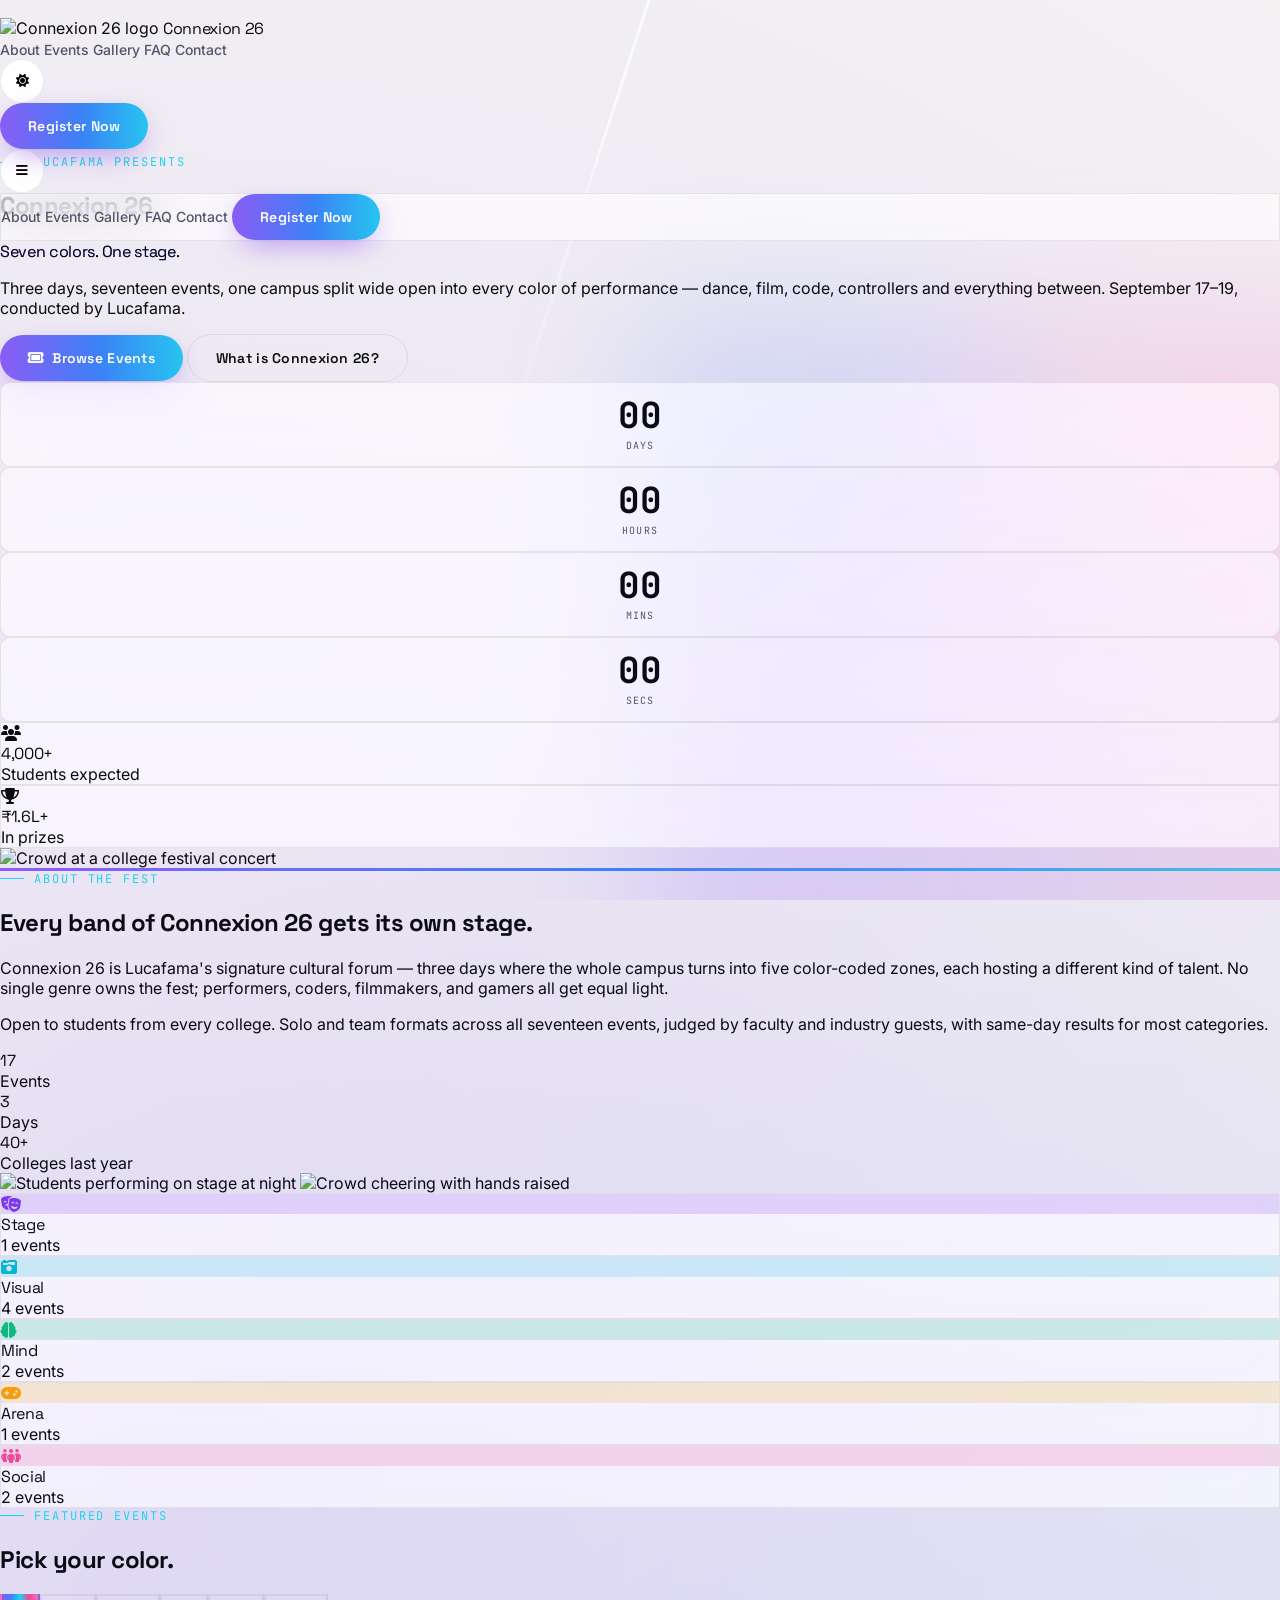
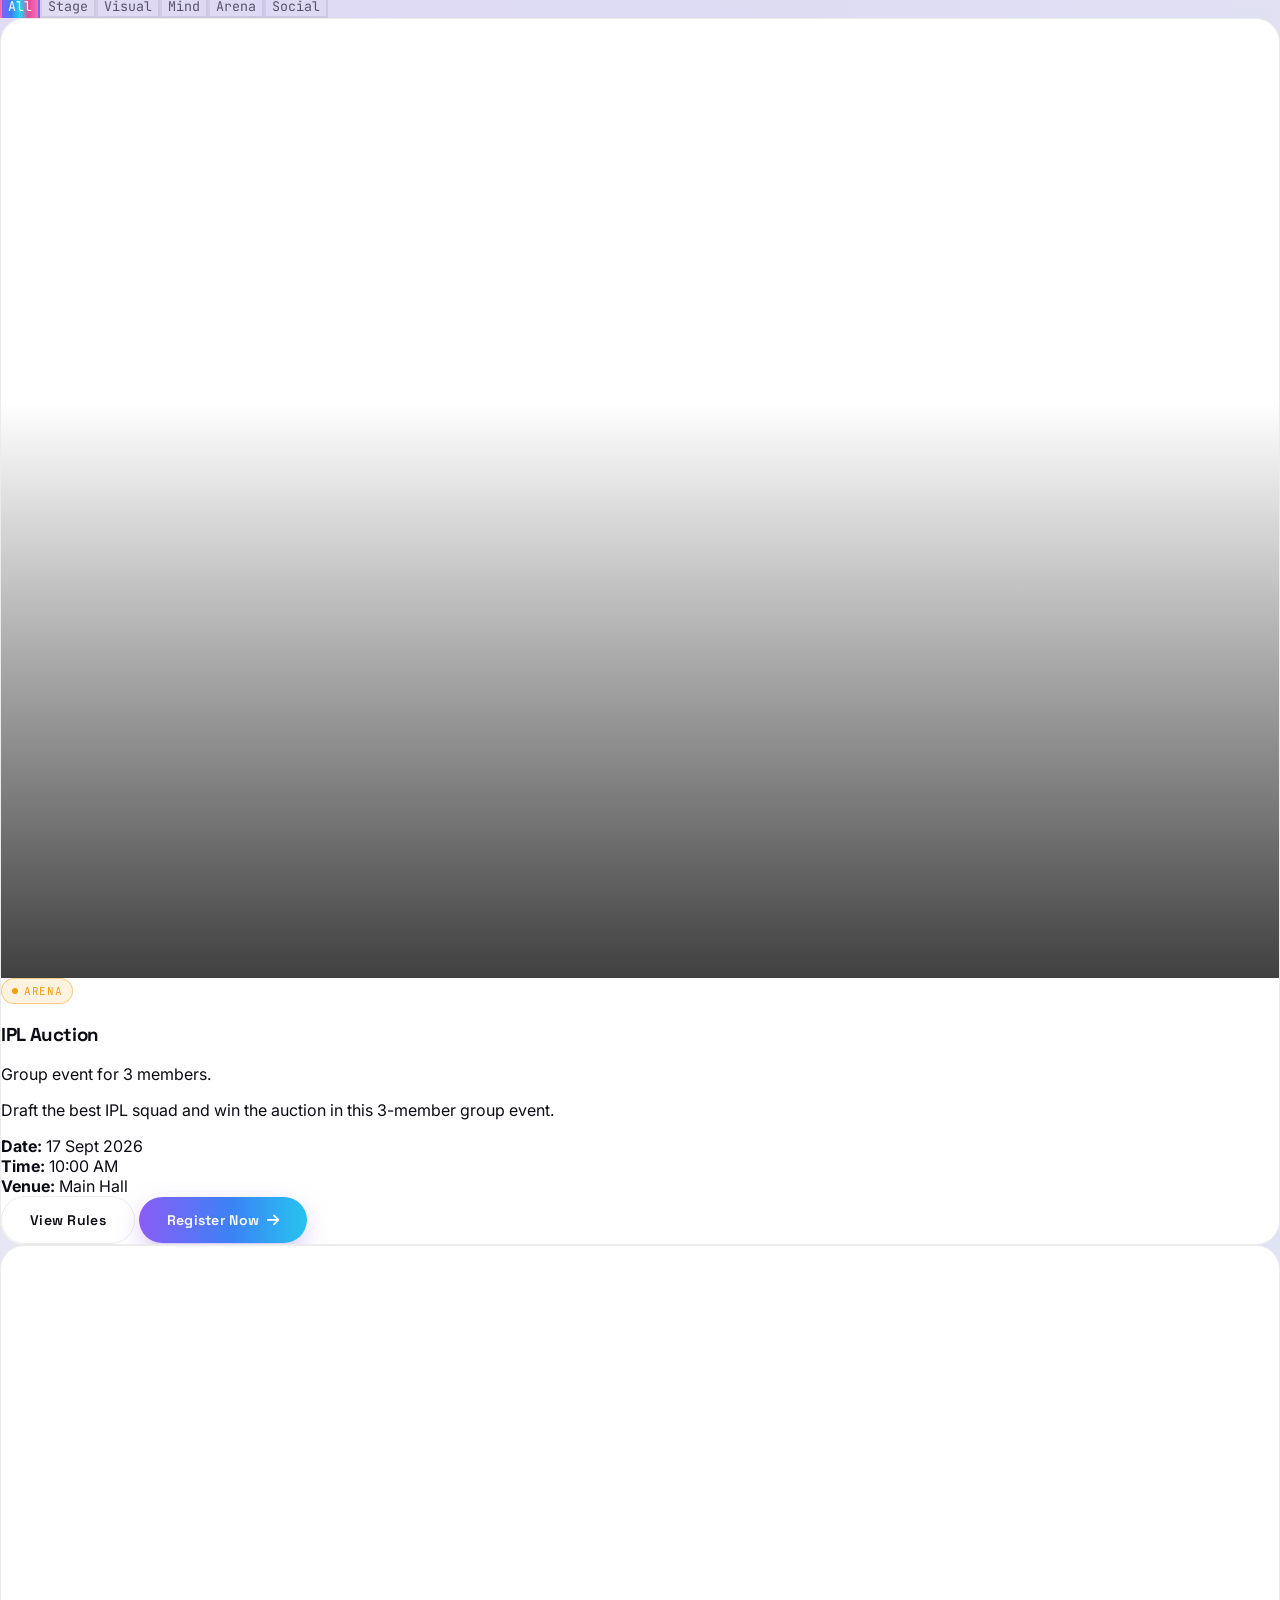
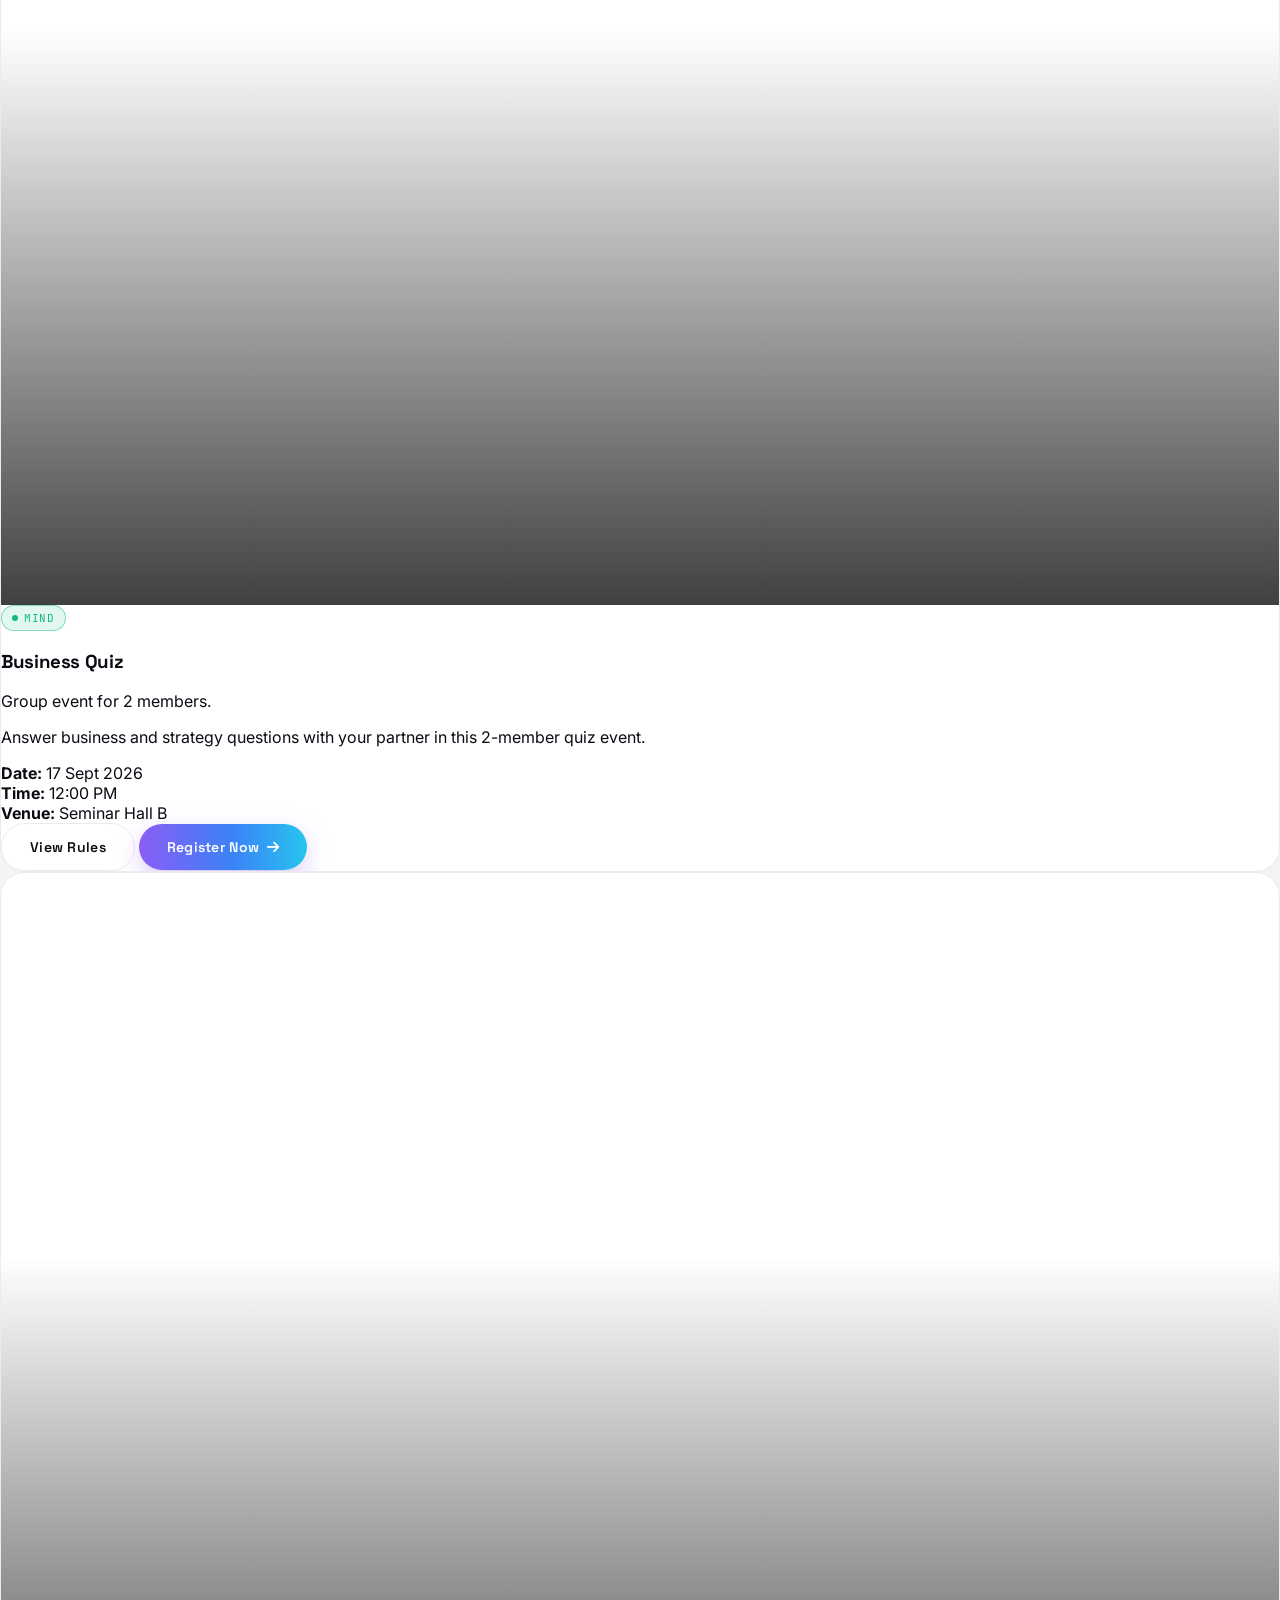
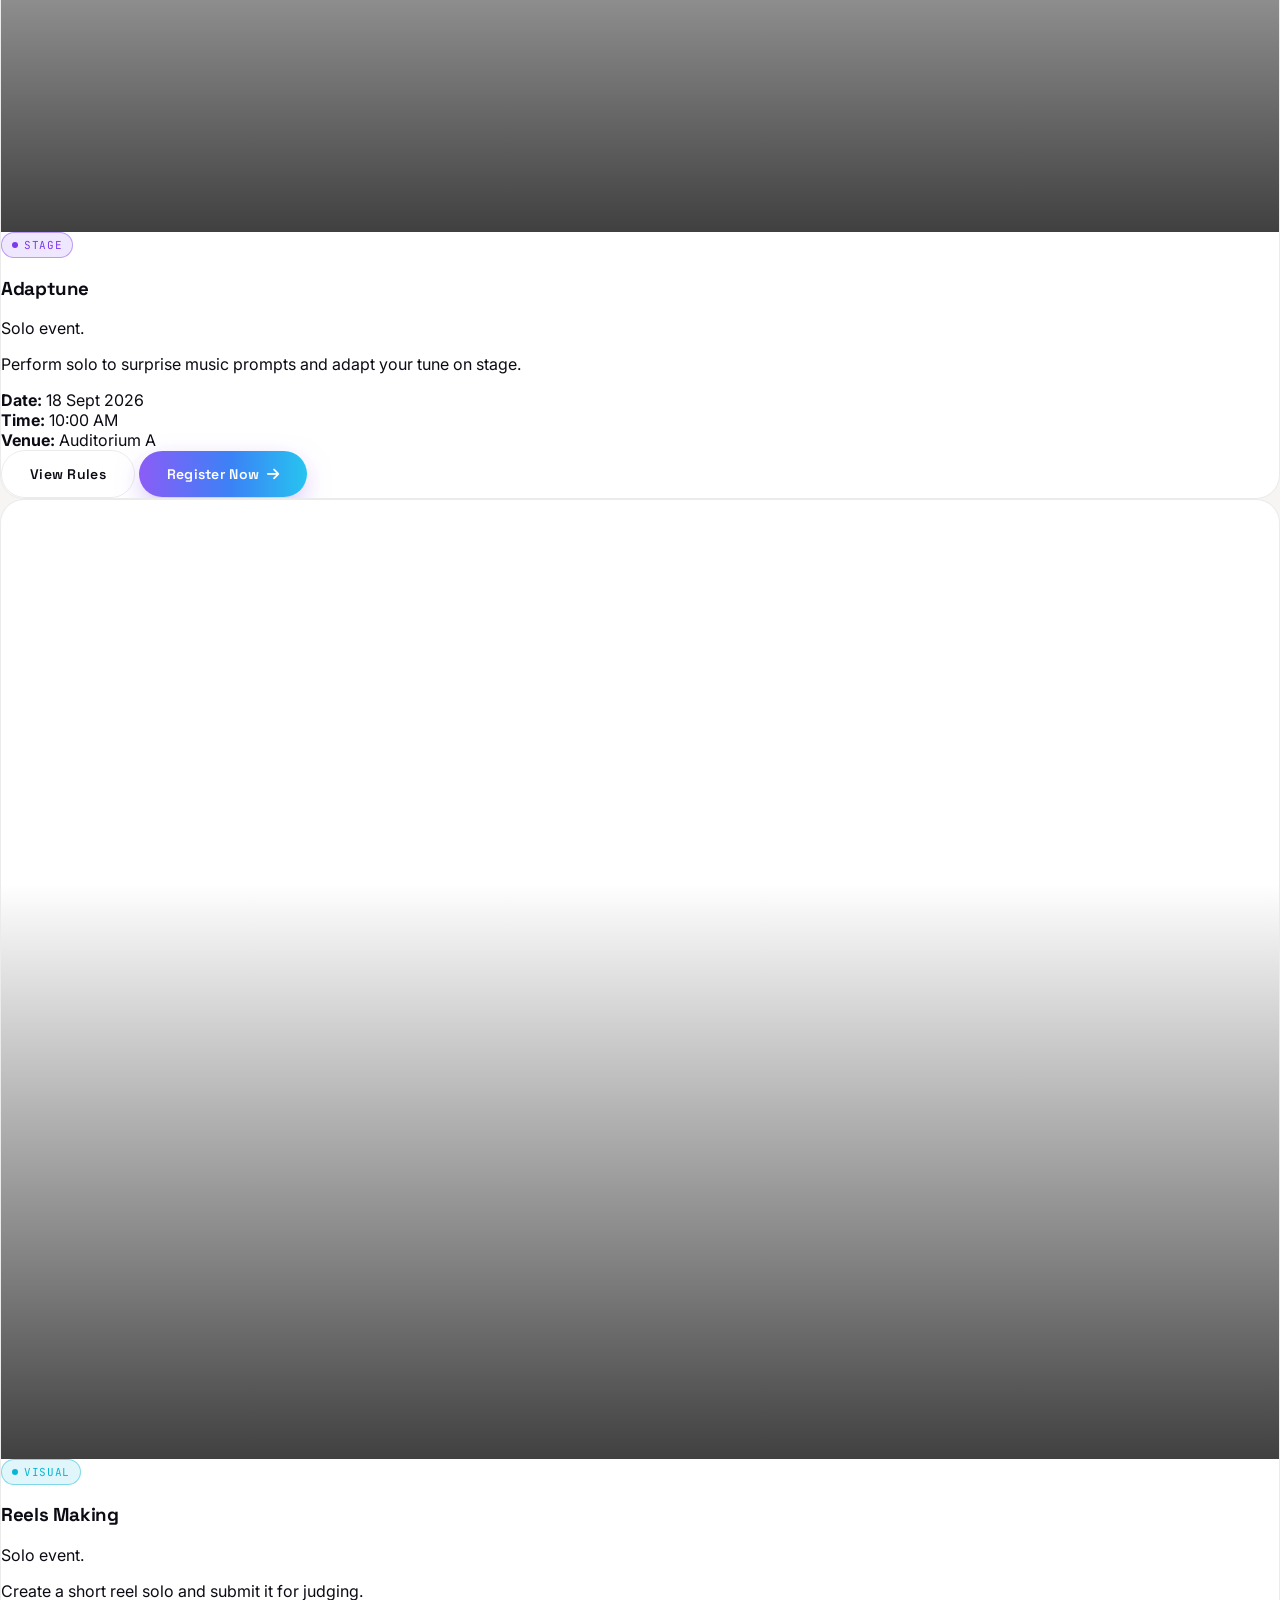
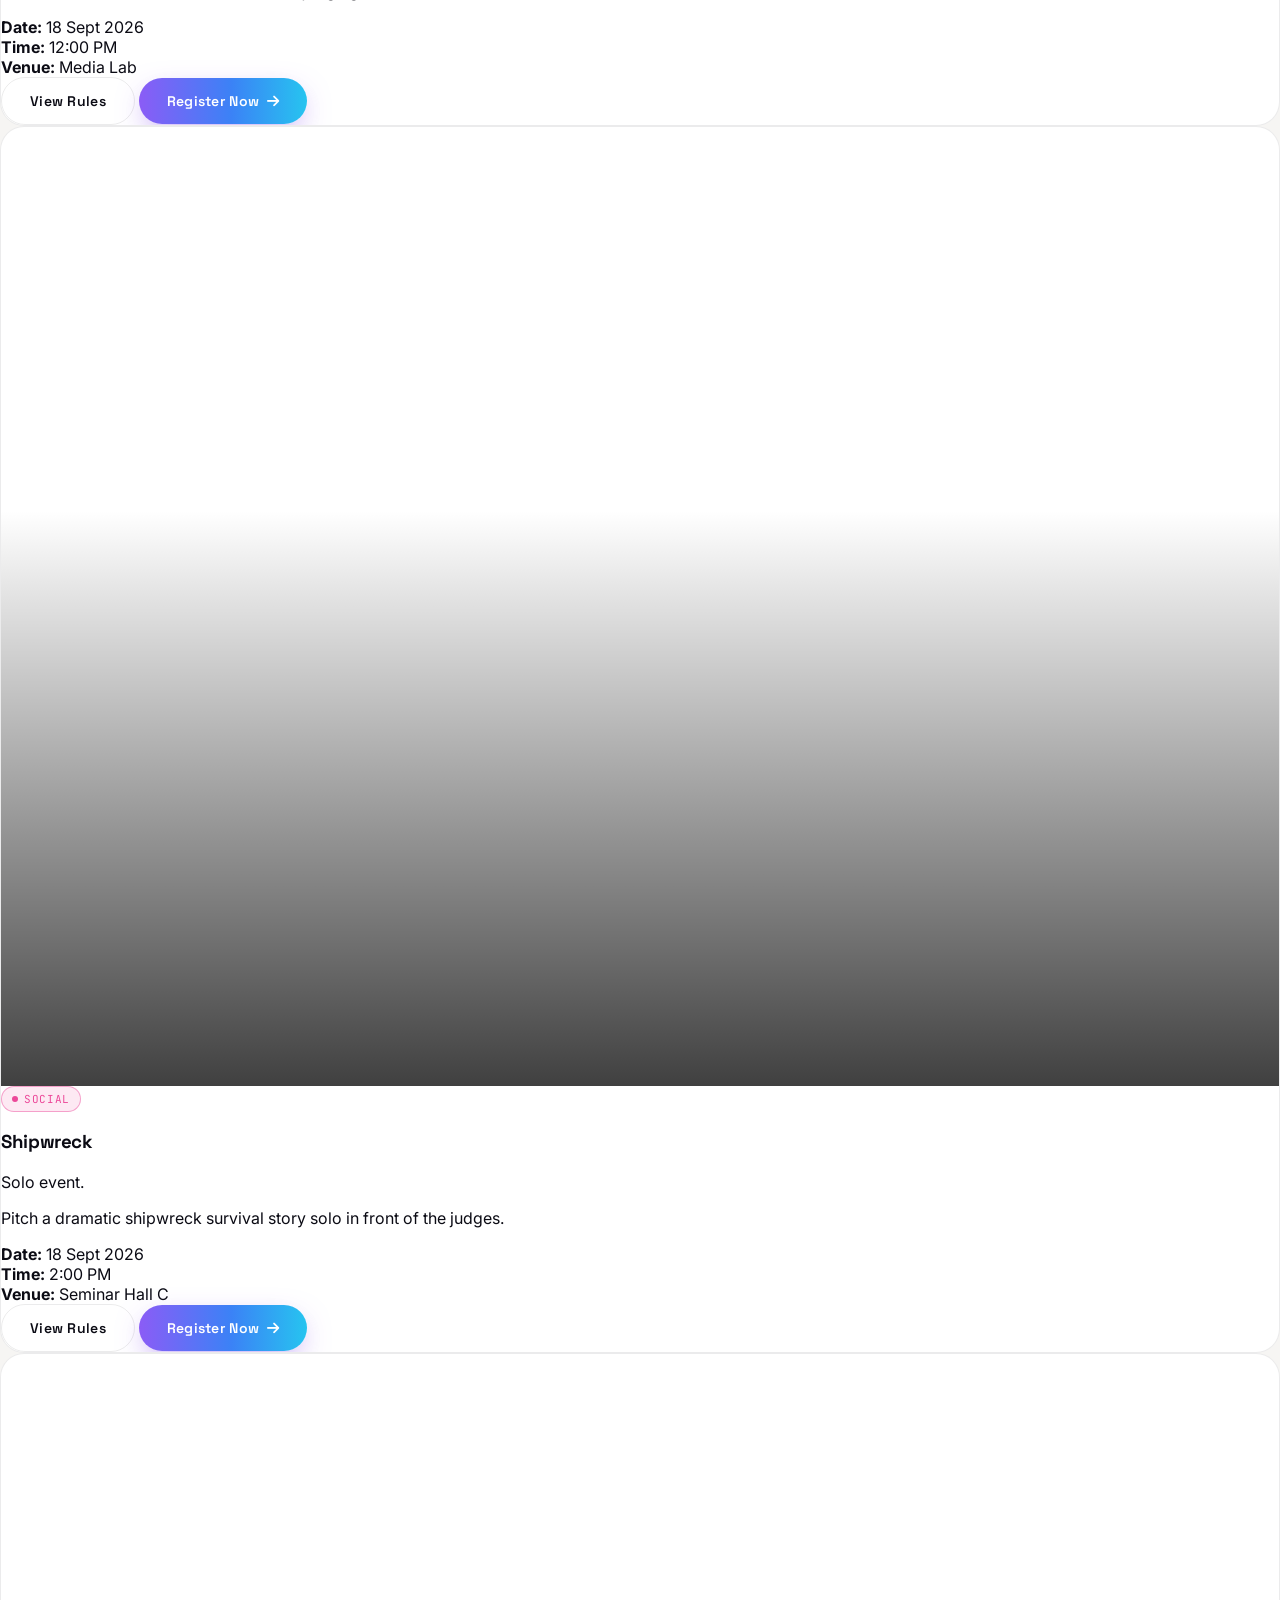
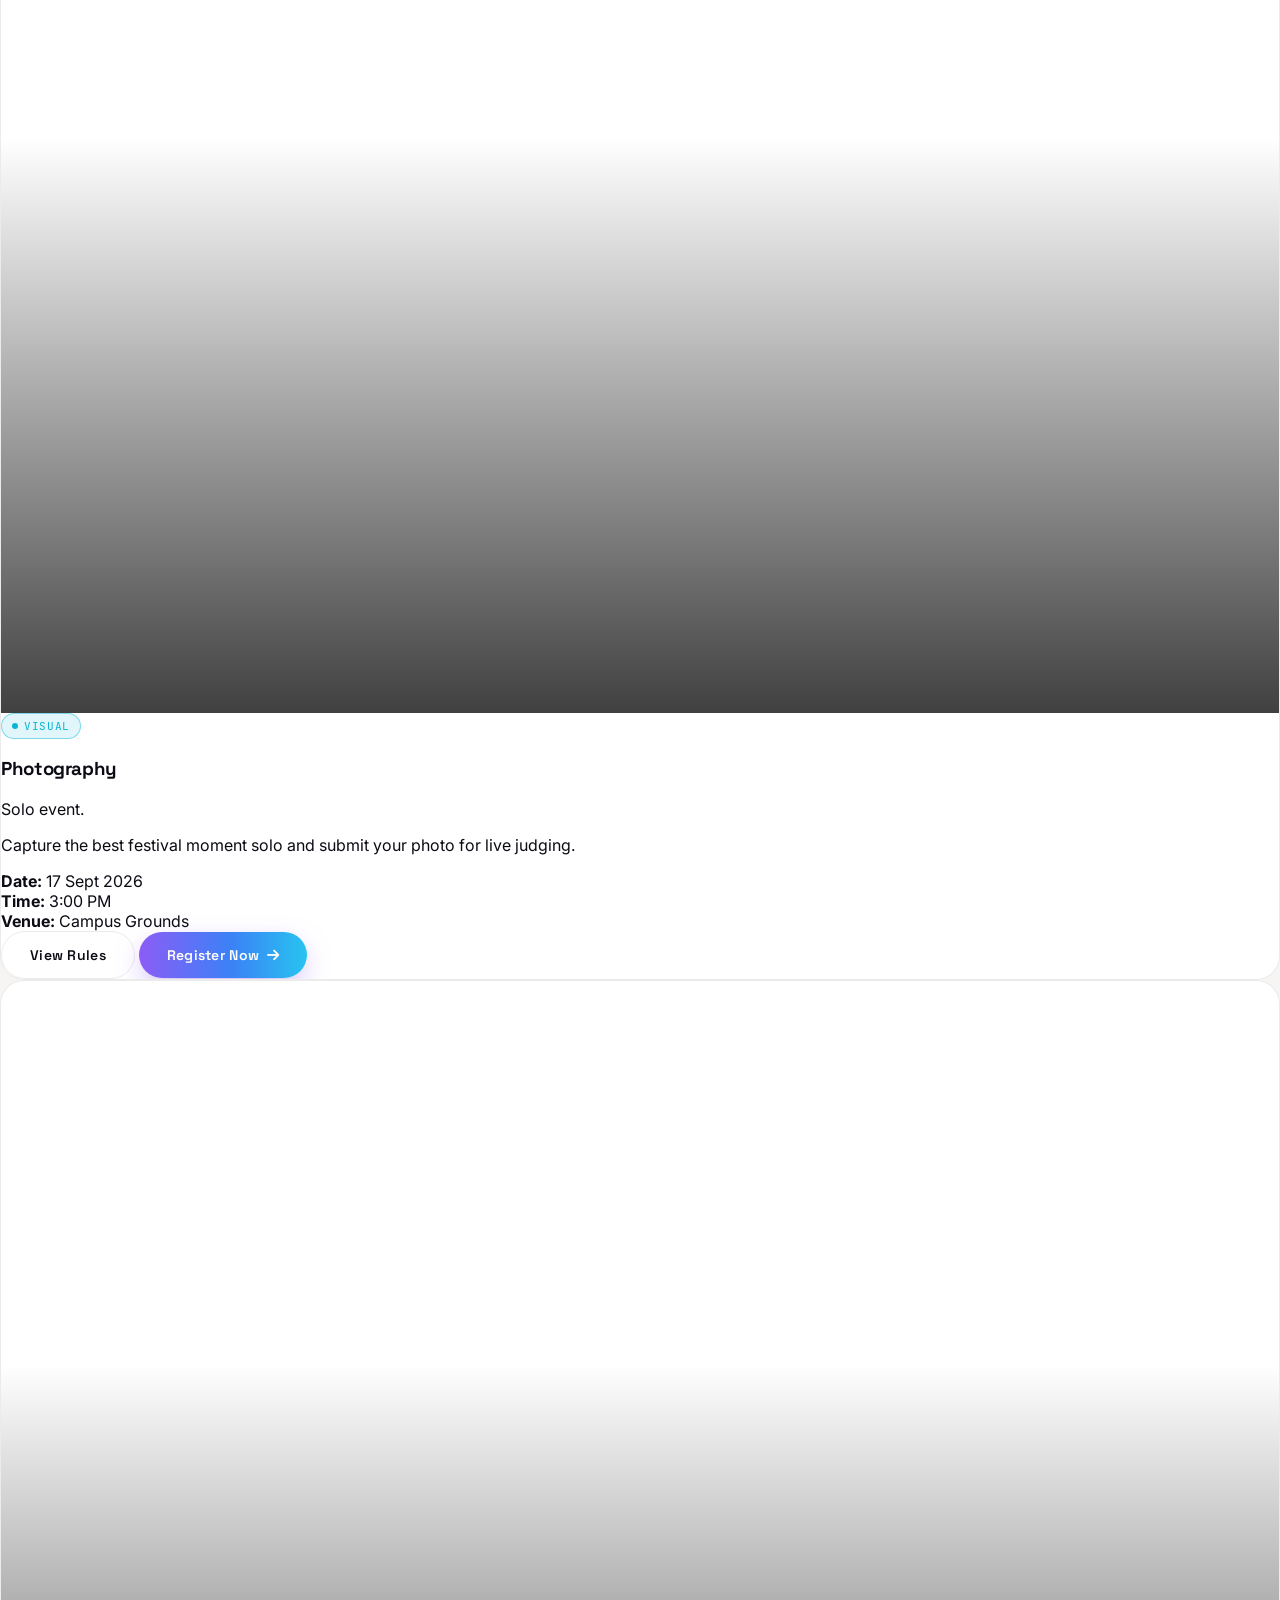
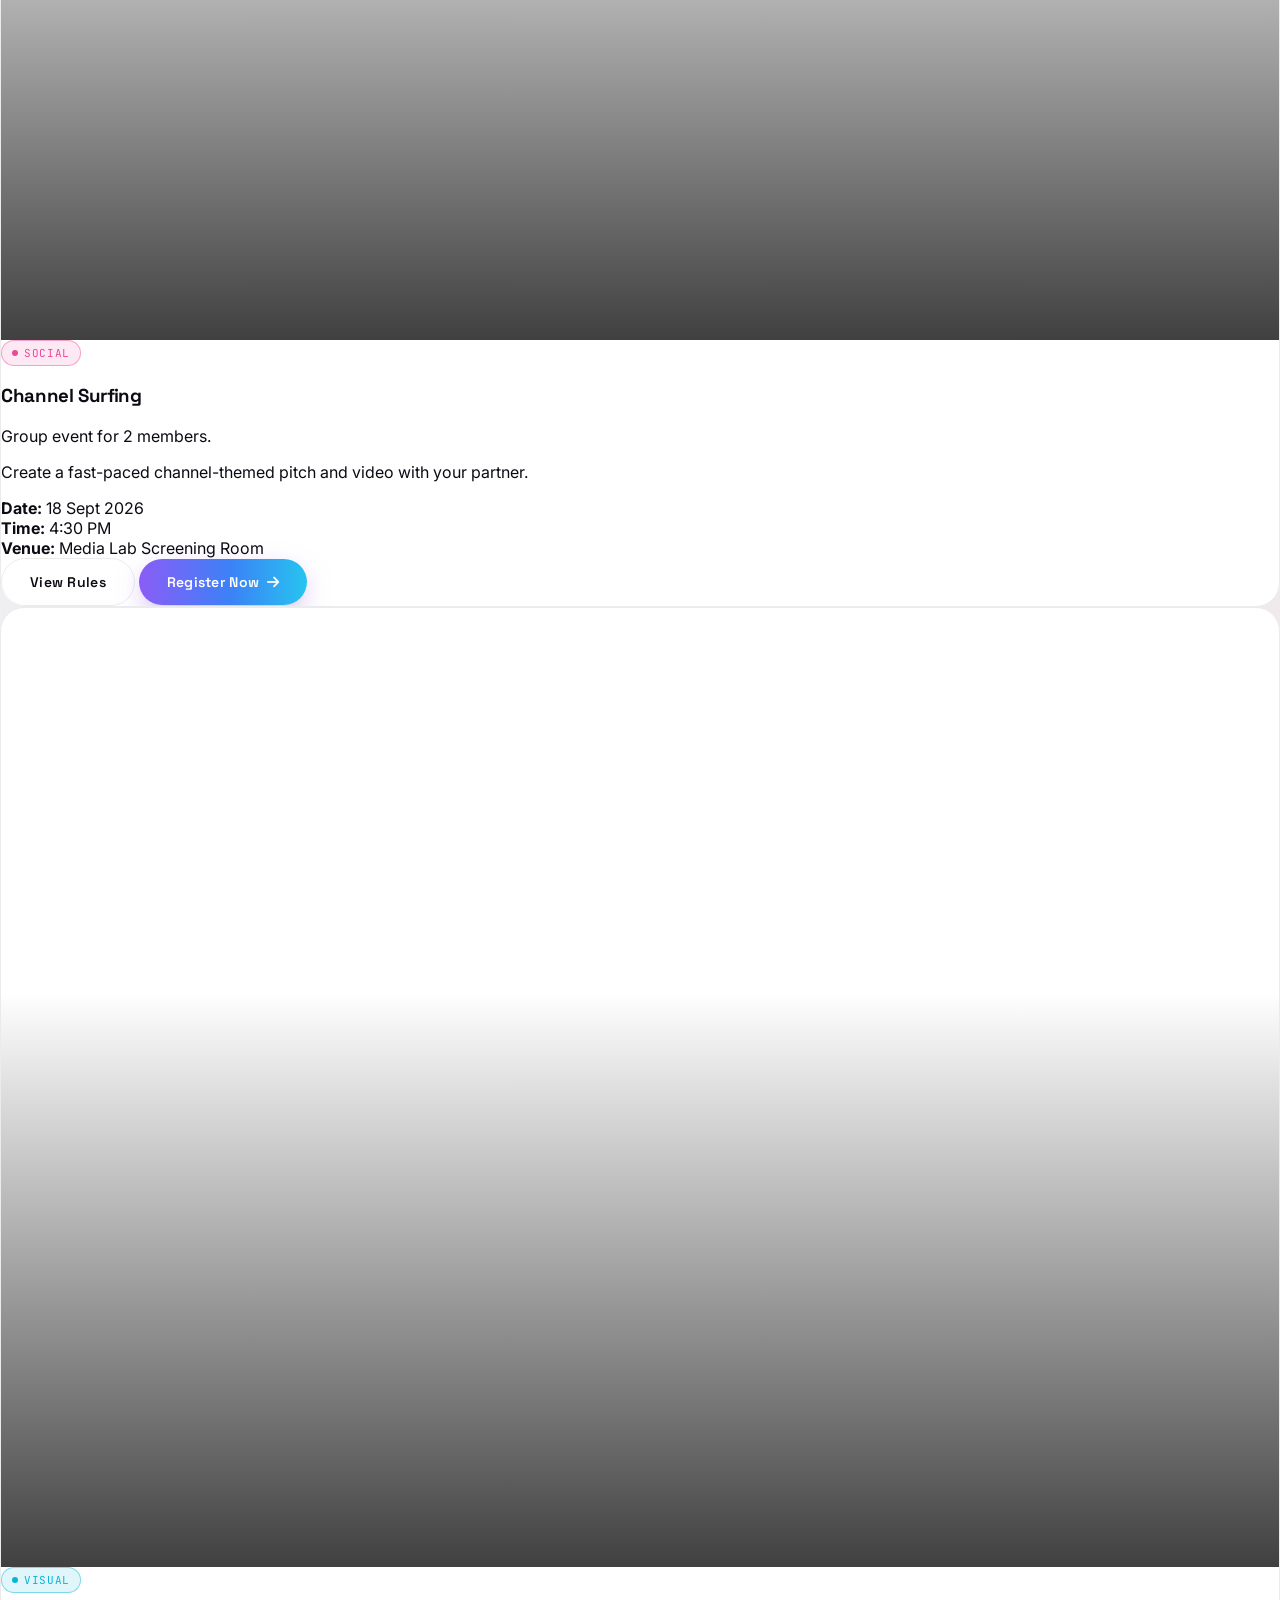
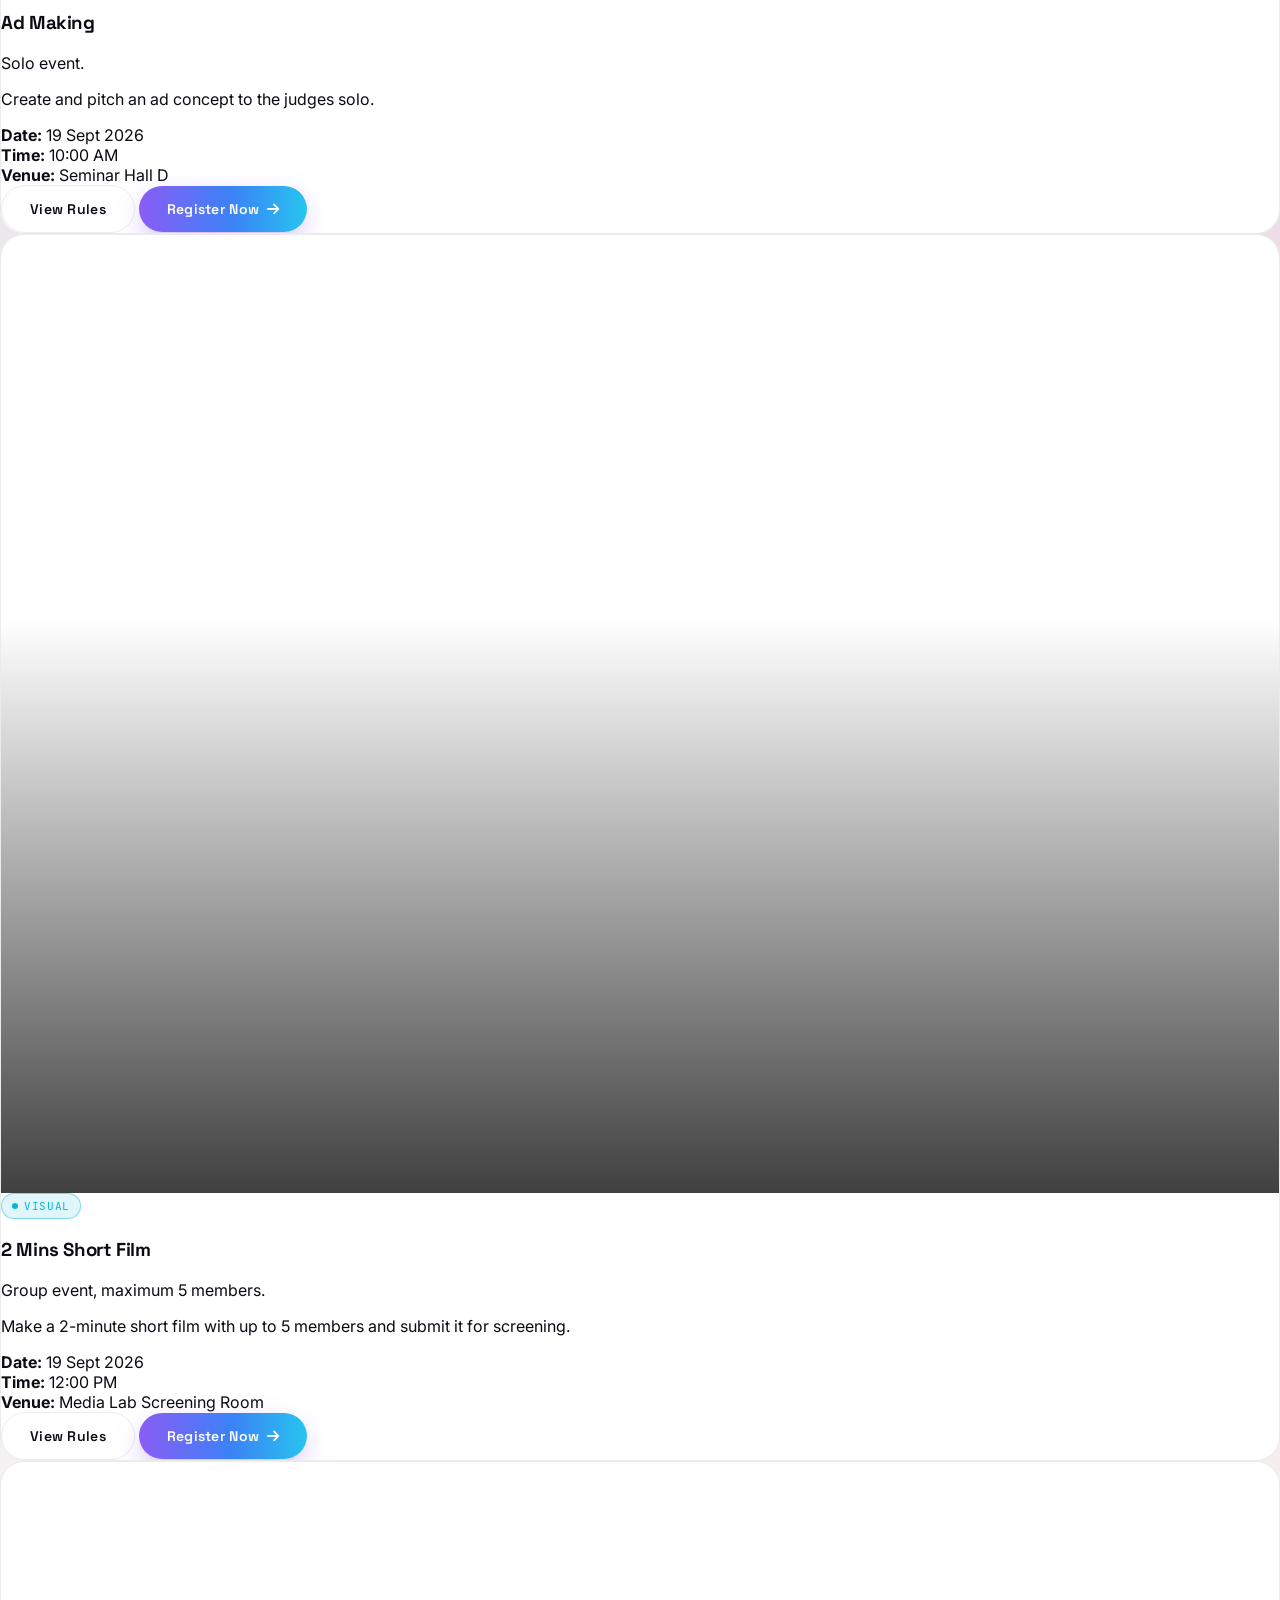
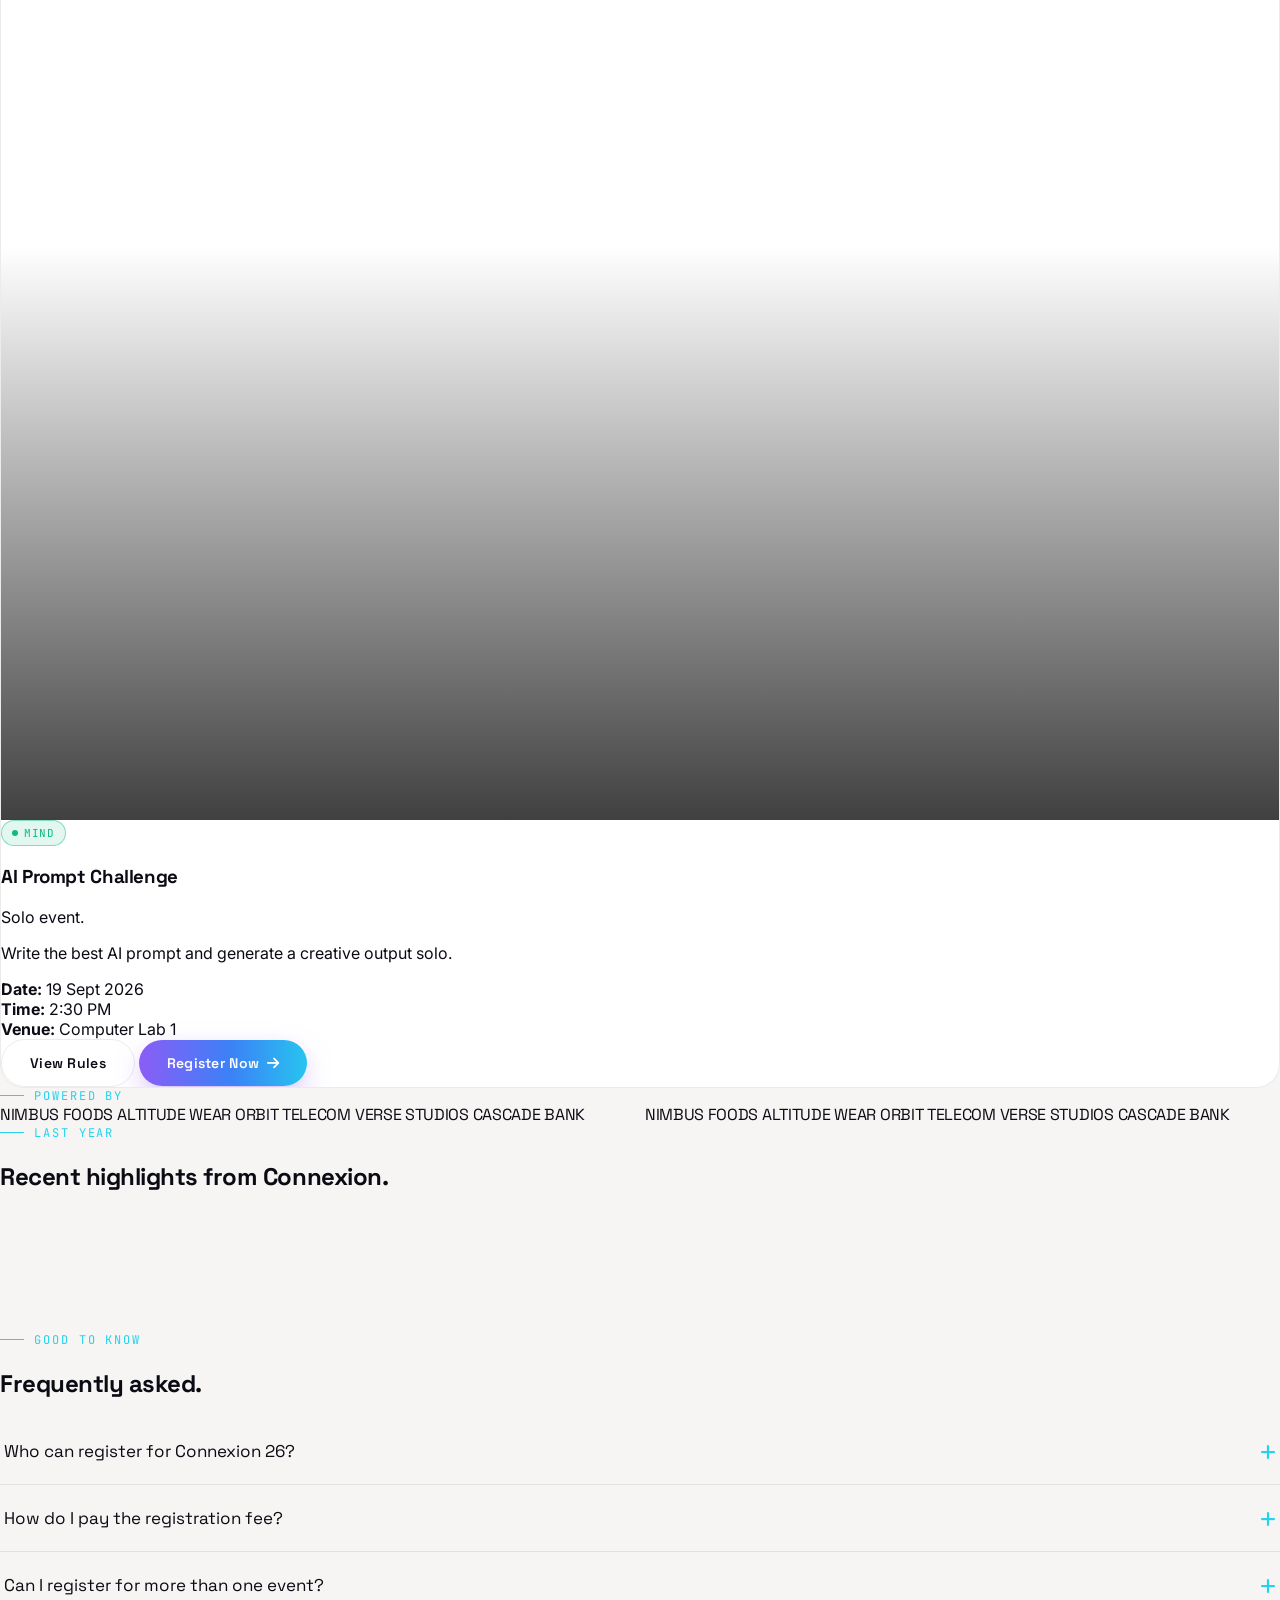
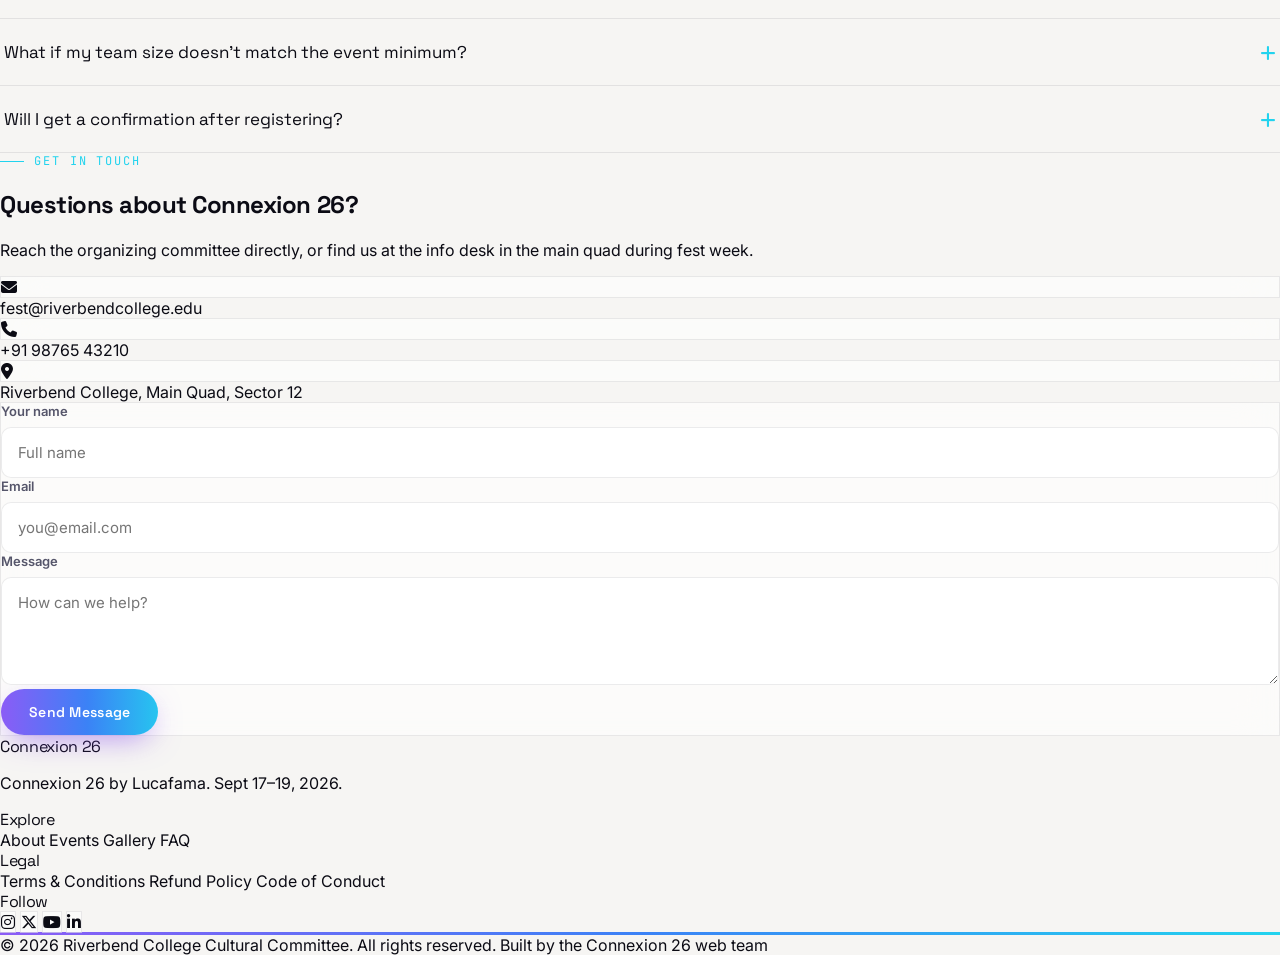
==== commit fb600cc0: "Add files via upload" ====
--- a/index.html
+++ b/index.html
@@ -40,7 +40,9 @@
 </style>
 </head>
 <body class="font-body">
-<div id="loader"><div class="brand-loader"><div class="brand-loader__ring"><img src="loader-logo.jpeg" alt="Connexion 26" class="brand-loader__mark"></div></div></div>
+<canvas id="bgAnimCanvas"></canvas>
+<div class="bg-anim-overlay"></div>
+<div id="loader"><div class="brand-loader"><div class="brand-loader__ring"><img src="loader-logo.jpg" alt="Connexion 26" class="brand-loader__mark"></div></div></div>
 <header class="navbar" id="navbar">
   <div class="max-w-7xl mx-auto px-6 flex items-center justify-between">
     <a href="#home" class="flex items-center gap-3">
@@ -266,5 +268,6 @@
 <script src="https://cdnjs.cloudflare.com/ajax/libs/gsap/3.12.5/gsap.min.js"></script>
 <script src="events.js"></script>
 <script src="script.js"></script>
+<script src="bg-scroll.js"></script>
 </body>
 </html>
